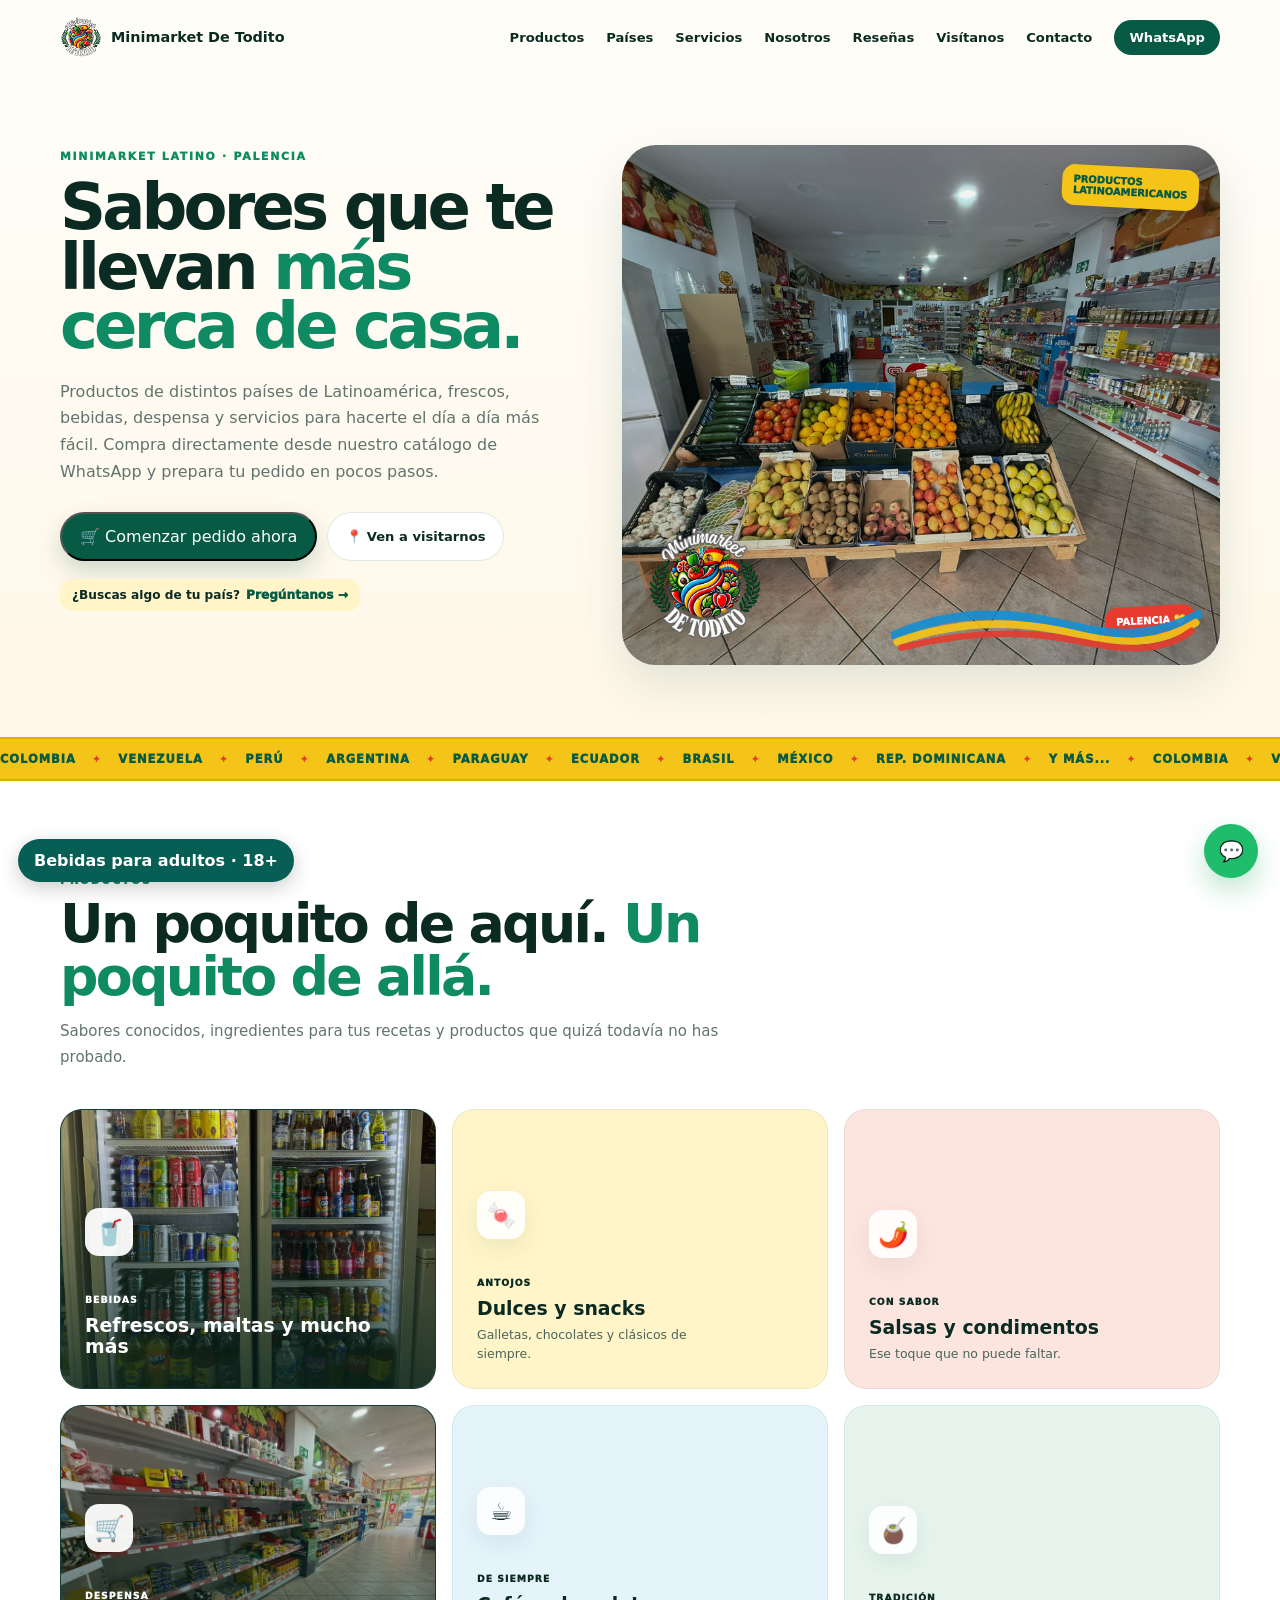
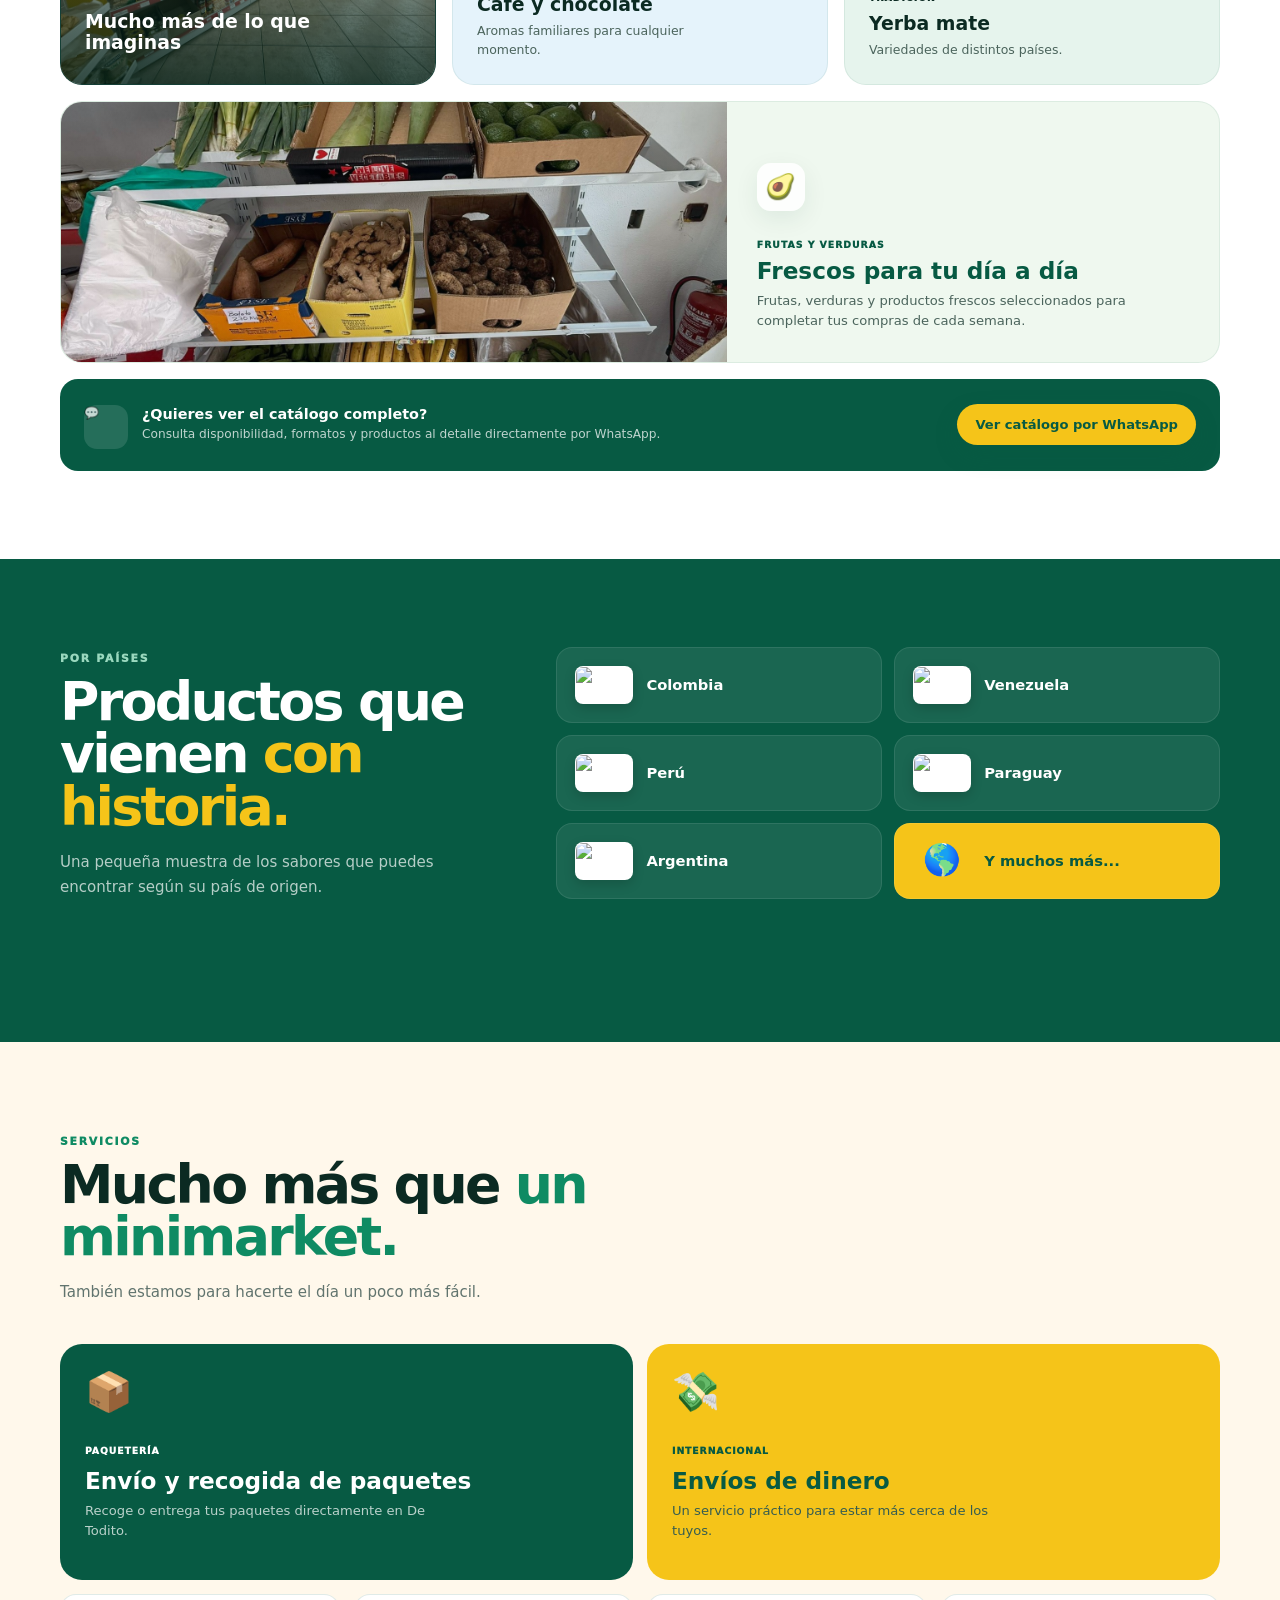
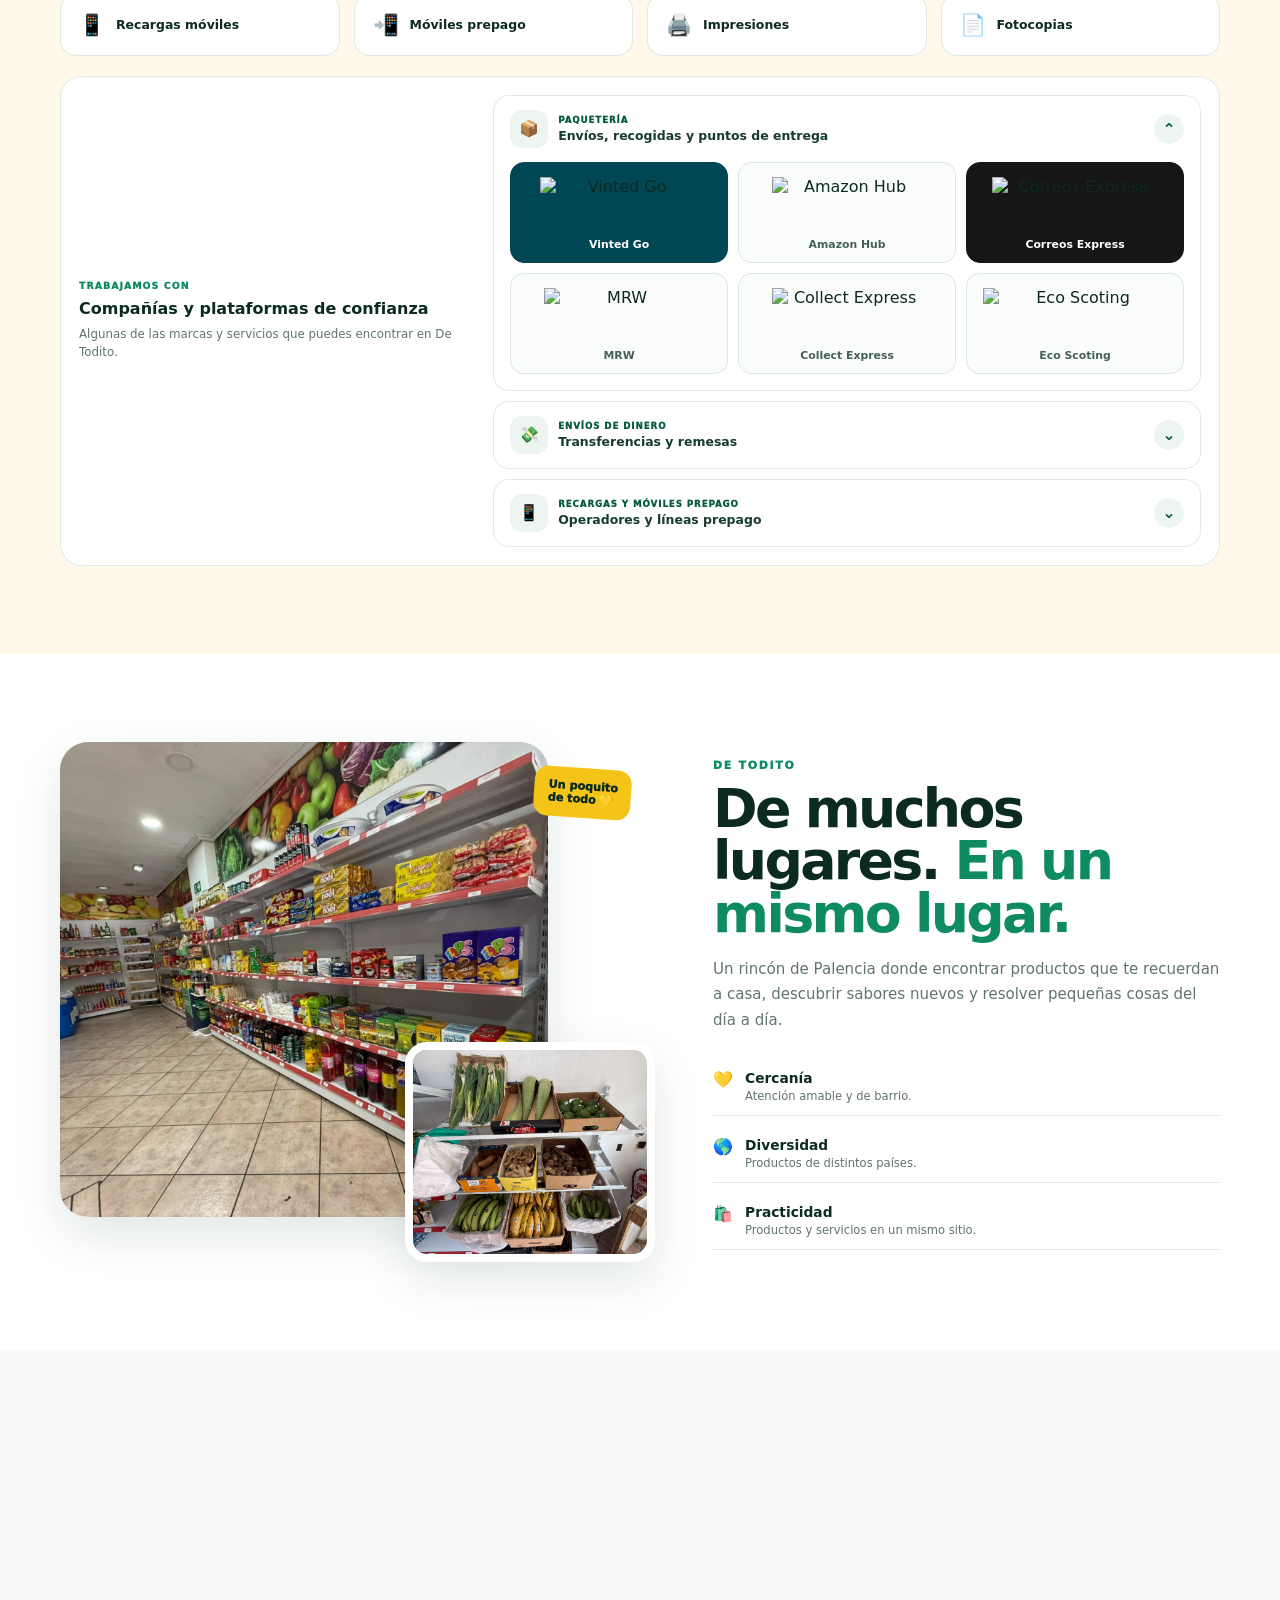
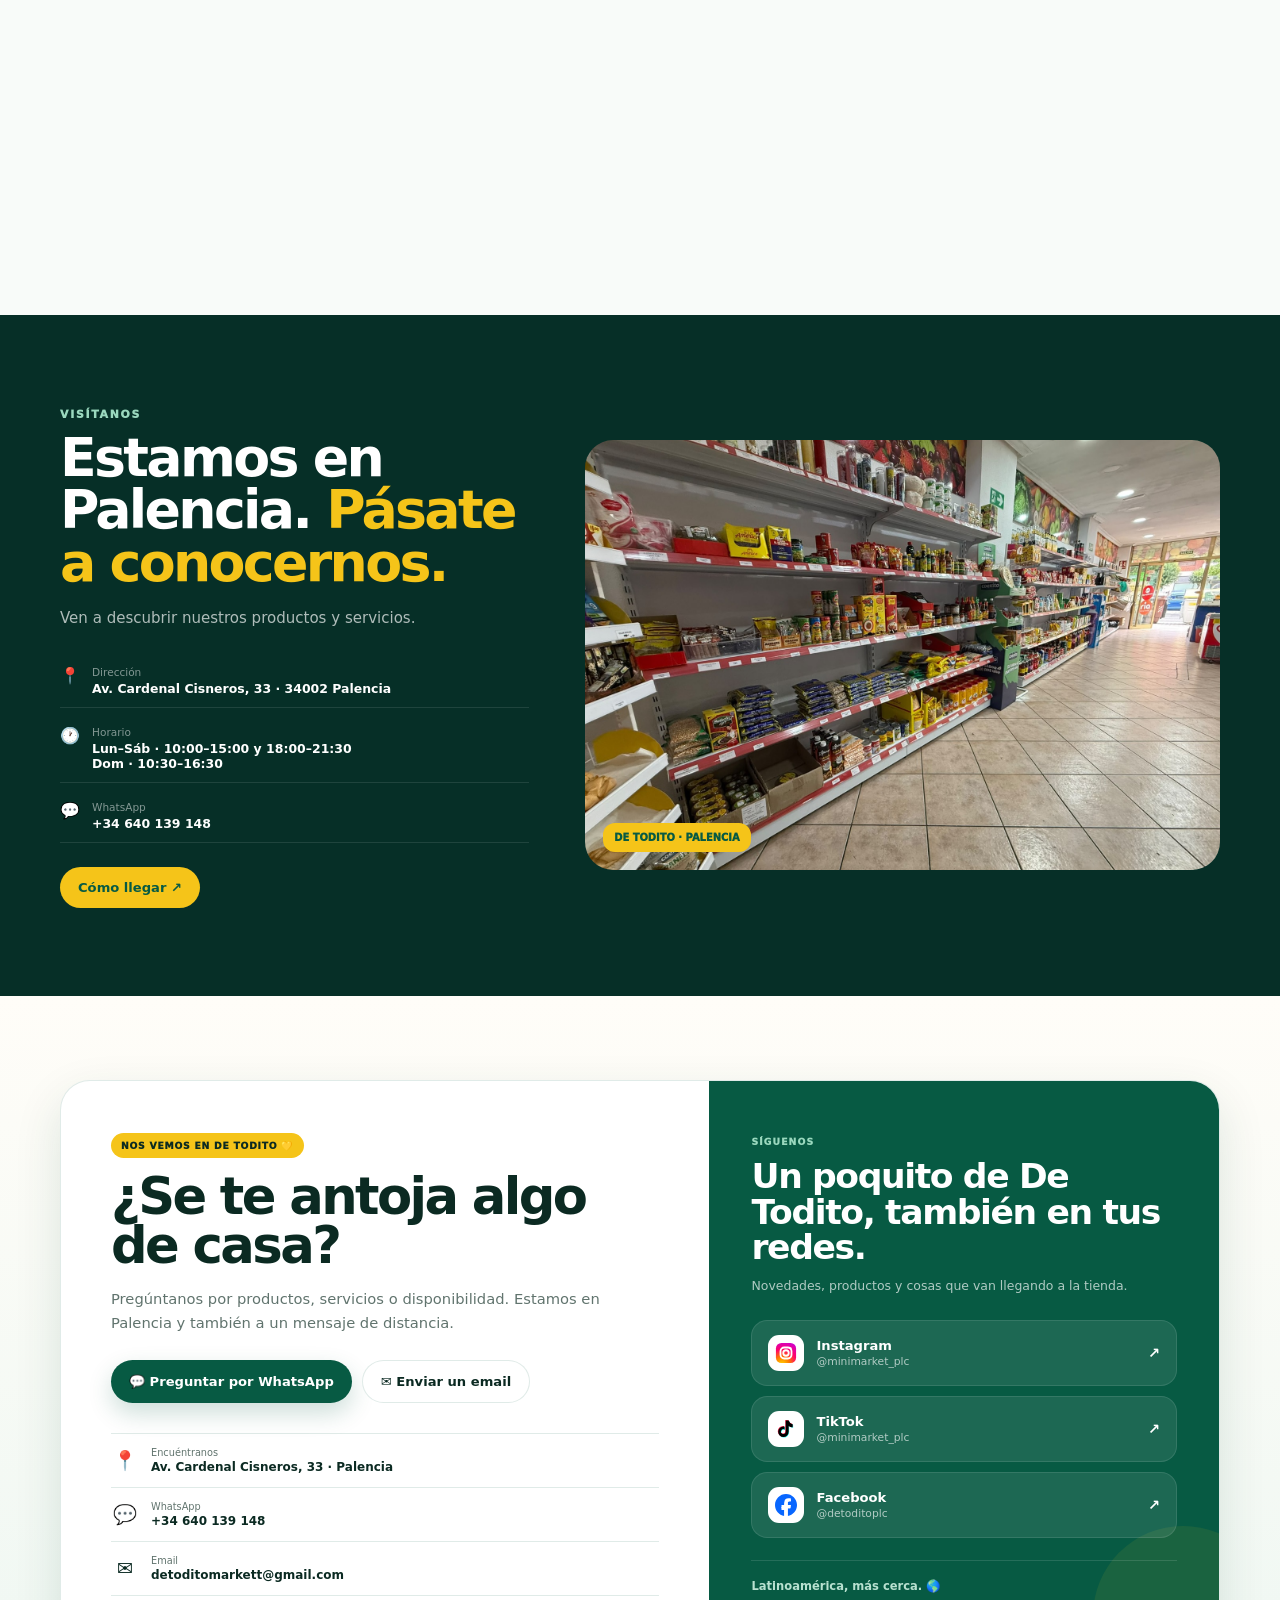
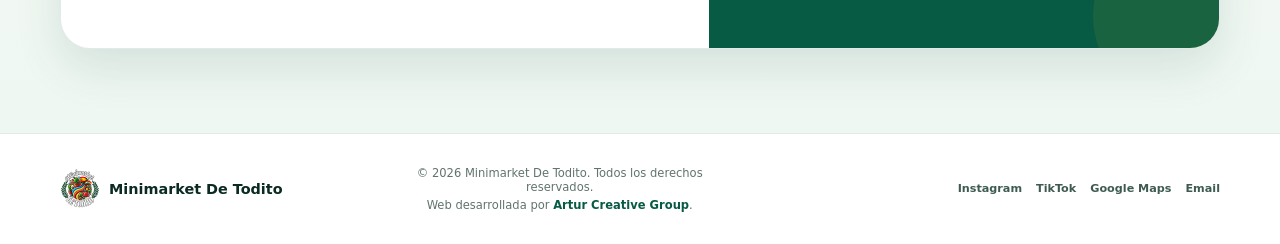
==== index.html @ 8b608a14 "update web" ====
<!doctype html>
<html lang="es">
<head>
<meta charset="utf-8">
<meta name="viewport" content="width=device-width,initial-scale=1">
<title>Minimarket De Todito Palencia | Productos latinos, locutorio y servicios</title>
<meta name="description" content="Minimarket De Todito en Palencia: productos latinoamericanos, bebidas, despensa, recargas móviles, paquetería, envíos de dinero, impresiones y fotocopias. Visítanos en Av. Cardenal Cisneros, 33.">
<meta name="keywords" content="Minimarket De Todito Palencia, minimarket latino Palencia, productos latinos Palencia, locutorio Palencia, productos colombianos Palencia, productos venezolanos Palencia, productos peruanos Palencia, recargas móviles Palencia, envíos de dinero Palencia, paquetería Palencia, impresiones Palencia, fotocopias Palencia">
<meta name="robots" content="index,follow,max-image-preview:large,max-snippet:-1,max-video-preview:-1">
<meta name="author" content="Minimarket De Todito">
<meta name="theme-color" content="#075a43">
<meta name="format-detection" content="telephone=yes">
<meta property="og:locale" content="es_ES">
<meta property="og:type" content="website">
<meta property="og:site_name" content="Minimarket De Todito">
<meta property="og:title" content="Minimarket De Todito Palencia | Productos latinos y servicios">
<meta property="og:description" content="Productos y sabores latinoamericanos en Palencia, además de recargas, paquetería, envíos de dinero, impresiones y fotocopias.">
<meta property="og:image" content="assets/hero-tienda.jpeg">
<meta property="og:image:alt" content="Interior de Minimarket De Todito en Palencia">
<meta name="twitter:card" content="summary_large_image">
<meta name="twitter:title" content="Minimarket De Todito Palencia">
<meta name="twitter:description" content="Productos latinoamericanos, locutorio y servicios en Av. Cardenal Cisneros, 33, Palencia.">
<meta name="twitter:image" content="assets/hero-tienda.jpeg">
<link rel="icon" type="image/png" href="https://upload.wikimedia.org/wikipedia/commons/2/27/Circulo_verde.png?utm_source=commons.wikimedia.org&amp;utm_campaign=index&amp;utm_content=original">
<link rel="apple-touch-icon" href="https://upload.wikimedia.org/wikipedia/commons/2/27/Circulo_verde.png?utm_source=commons.wikimedia.org&amp;utm_campaign=index&amp;utm_content=original">
<link rel="manifest" href="manifest.webmanifest">
<link rel="stylesheet" href="styles.css">
<script type="application/ld+json">
{
  "@context": "https://schema.org",
  "@type": ["GroceryStore", "LocalBusiness"],
  "name": "Minimarket De Todito",
  "alternateName": "De Todito",
  "description": "Minimarket latino en Palencia con productos latinoamericanos y servicios de recargas móviles, paquetería, envíos de dinero, impresiones y fotocopias.",
  "image": "assets/hero-tienda.jpeg",
  "logo": "assets/logo-detodito.png",
  "telephone": "+34640139148",
  "email": "detoditomarkett@gmail.com",
  "address": {
    "@type": "PostalAddress",
    "streetAddress": "Av. Cardenal Cisneros, 33",
    "postalCode": "34002",
    "addressLocality": "Palencia",
    "addressRegion": "Castilla y León",
    "addressCountry": "ES"
  },
  "sameAs": [
    "https://www.instagram.com/minimarket_plc/",
    "https://www.tiktok.com/@minimarket_plc"
  ],
  "hasMap": "https://www.google.com/maps/place//data=!4m2!3m1!1s0xd47b034642bf85f:0x26e5621a7fda36df?sa=X&ved=1t:8290&ictx=111",
  "openingHoursSpecification": [
    {
      "@type": "OpeningHoursSpecification",
      "dayOfWeek": ["Monday", "Tuesday", "Wednesday", "Thursday", "Friday", "Saturday"],
      "opens": "10:00",
      "closes": "15:00"
    },
    {
      "@type": "OpeningHoursSpecification",
      "dayOfWeek": ["Monday", "Tuesday", "Wednesday", "Thursday", "Friday", "Saturday"],
      "opens": "18:00",
      "closes": "21:30"
    },
    {
      "@type": "OpeningHoursSpecification",
      "dayOfWeek": "Sunday",
      "opens": "10:30",
      "closes": "16:30"
    }
  ],
  "knowsAbout": [
    "productos latinoamericanos",
    "productos colombianos",
    "productos venezolanos",
    "productos peruanos",
    "recargas móviles",
    "paquetería",
    "envíos de dinero",
    "impresiones",
    "fotocopias",
    "locutorio"
  ]
}
</script>
</head>
<body>
<div class="scroll-progress"></div>

<header class="site-header" id="inicio">
  <nav class="nav wrap">
    <a class="brand" href="#inicio"><img src="assets/logo-detodito.png" alt="Minimarket De Todito Palencia"><span>Minimarket De Todito</span></a>
    <button class="menu-toggle" aria-expanded="false" aria-controls="nav-links"><span></span><span></span></button>
    <div class="nav-links" id="nav-links">
      <a href="#productos">Productos</a>
      <a href="#paises">Países</a>
      <a href="#servicios">Servicios</a>
      <a href="#nosotros">Nosotros</a>
      <a href="#resenas">Reseñas</a>
      <a href="#visitanos">Visítanos</a>
      <a href="#contacto">Contacto</a>
      <a class="nav-cta" href="https://wa.me/34640139148" target="_blank" rel="noopener noreferrer">WhatsApp</a>
    </div>
  </nav>
</header>

<main>
<section class="hero">
  <div class="wrap hero-grid">
    <div class="hero-copy reveal">
      <span class="eyebrow">MINIMARKET LATINO · PALENCIA</span>
      <h1>Sabores que te llevan <em>más cerca de casa.</em></h1>
      <p class="lead">Productos de distintos países de Latinoamérica, frescos, bebidas, despensa y servicios para hacerte el día a día más fácil. Compra directamente desde nuestro catálogo de WhatsApp y prepara tu pedido en pocos pasos.</p>
      <div class="hero-actions">
        <button class="btn btn-primary" type="button" id="open-order-modal">🛒 Comenzar pedido ahora</button>
        <a class="btn btn-outline" href="https://share.google/S5Dqiwbwji9hctSRQ" target="_blank" rel="noopener noreferrer">📍 Ven a visitarnos</a>
      </div>
      <div class="small-note">¿Buscas algo de tu país? <a href="https://wa.me/34640139148" target="_blank" rel="noopener noreferrer">Pregúntanos →</a></div>
    </div>

    <div class="hero-photo reveal reveal-delay">
      <img src="assets/hero-tienda.jpeg" alt="Interior de Minimarket De Todito en Palencia con productos latinoamericanos">
      <div class="hero-photo-overlay"></div>
      <img class="hero-badge-logo" src="assets/logo-detodito.png" alt="">
      <div class="hero-badge badge-top">PRODUCTOS<br>LATINOAMERICANOS</div>
      <div class="hero-badge badge-bottom">PALENCIA 💛</div>
      <img class="brand-wave" src="assets/brand-wave.svg" alt="">
    </div>
  </div>
</section>

<section class="country-strip">
  <div class="country-track">
    <span>COLOMBIA</span><b>✦</b><span>VENEZUELA</span><b>✦</b><span>PERÚ</span><b>✦</b><span>ARGENTINA</span><b>✦</b><span>PARAGUAY</span><b>✦</b><span>ECUADOR</span><b>✦</b><span>BRASIL</span><b>✦</b><span>MÉXICO</span><b>✦</b><span>REP. DOMINICANA</span><b>✦</b><span>Y MÁS...</span><b>✦</b>
    <span>COLOMBIA</span><b>✦</b><span>VENEZUELA</span><b>✦</b><span>PERÚ</span><b>✦</b><span>ARGENTINA</span><b>✦</b><span>PARAGUAY</span><b>✦</b><span>ECUADOR</span><b>✦</b><span>BRASIL</span><b>✦</b><span>MÉXICO</span><b>✦</b><span>REP. DOMINICANA</span><b>✦</b><span>Y MÁS...</span><b>✦</b>
  </div>
</section>

<section class="section products" id="productos">
  <div class="wrap">
    <div class="section-heading reveal">
      <span class="kicker">PRODUCTOS</span>
      <h2>Un poquito de aquí. <em>Un poquito de allá.</em></h2>
      <p>Sabores conocidos, ingredientes para tus recetas y productos que quizá todavía no has probado.</p>
    </div>

    <div class="product-layout">
      <article class="category-card category-photo reveal">
        <img src="assets/neveras.jpeg" alt="Bebidas latinoamericanas disponibles en Minimarket De Todito Palencia">
        <div class="category-overlay"></div>
        <div class="category-copy"><span class="category-icon">🥤</span><small>BEBIDAS</small><h3>Refrescos, maltas y mucho más</h3></div>
      </article>

      <article class="category-card category-color yellow reveal">
        <div class="category-copy"><span class="category-icon">🍬</span><small>ANTOJOS</small><h3>Dulces y snacks</h3><p>Galletas, chocolates y clásicos de siempre.</p></div>
      </article>

      <article class="category-card category-color red reveal">
        <div class="category-copy"><span class="category-icon">🌶️</span><small>CON SABOR</small><h3>Salsas y condimentos</h3><p>Ese toque que no puede faltar.</p></div>
      </article>

      <article class="category-card category-photo reveal">
        <img src="assets/estanterias.jpeg" alt="Estanterías con productos latinoamericanos en Minimarket De Todito Palencia">
        <div class="category-overlay"></div>
        <div class="category-copy"><span class="category-icon">🛒</span><small>DESPENSA</small><h3>Mucho más de lo que imaginas</h3></div>
      </article>

      <article class="category-card category-color blue reveal">
        <div class="category-copy"><span class="category-icon">☕</span><small>DE SIEMPRE</small><h3>Café y chocolate</h3><p>Aromas familiares para cualquier momento.</p></div>
      </article>

      <article class="category-card category-color green reveal">
        <div class="category-copy"><span class="category-icon">🧉</span><small>TRADICIÓN</small><h3>Yerba mate</h3><p>Variedades de distintos países.</p></div>
      </article>
    </div>

    <article class="fresh-feature reveal">
      <div class="fresh-feature-photo">
        <img src="assets/frescos.jpeg" alt="Frutas y verduras frescas en Minimarket De Todito Palencia">
        <div class="fresh-feature-overlay"></div>
      </div>
      <div class="fresh-feature-copy">
        <span class="category-icon">🥑</span>
        <small>FRUTAS Y VERDURAS</small>
        <h3>Frescos para tu día a día</h3>
        <p>Frutas, verduras y productos frescos seleccionados para completar tus compras de cada semana.</p>
      </div>
    </article>

    <div class="catalog-whatsapp reveal">
      <div class="catalog-whatsapp-copy">
        <span class="catalog-whatsapp-icon">💬</span>
        <div>
          <strong>¿Quieres ver el catálogo completo?</strong>
          <span>Consulta disponibilidad, formatos y productos al detalle directamente por WhatsApp.</span>
        </div>
      </div>
      <a class="btn btn-primary" href="https://wa.me/c/34640139148" target="_blank" rel="noopener noreferrer">Ver catálogo por WhatsApp</a>
    </div>
</section>

<section class="countries" id="paises">
  <div class="wrap countries-grid">
    <div class="section-heading light reveal">
      <span class="kicker">POR PAÍSES</span>
      <h2>Productos que vienen <em>con historia.</em></h2>
      <p>Una pequeña muestra de los sabores que puedes encontrar según su país de origen.</p>
    </div>

    <div class="country-list">
      <article class="country-item reveal"><span class="flag-frame"><img src="https://thumb.wikimedia.org/wikipedia/commons/thumb/2/21/Flag_of_Colombia.svg/3840px-Flag_of_Colombia.svg.png?utm_source=an.wikipedia.org&amp;utm_campaign=index&amp;utm_content=thumbnail" alt="Bandera de Colombia" loading="lazy"></span><div><strong>Colombia</strong></div></article>
      <article class="country-item reveal"><span class="flag-frame"><img src="https://thumb.wikimedia.org/wikipedia/commons/thumb/0/06/Flag_of_Venezuela.svg/1280px-Flag_of_Venezuela.svg.png?utm_source=es.wikipedia.org&amp;utm_campaign=index&amp;utm_content=thumbnail" alt="Bandera de Venezuela" loading="lazy"></span><div><strong>Venezuela</strong></div></article>
      <article class="country-item reveal"><span class="flag-frame"><img src="https://www.comprarbanderas.es/images/banderas/400/143-peru_400px.jpg" alt="Bandera de Perú" loading="lazy"></span><div><strong>Perú</strong></div></article>
      <article class="country-item reveal"><span class="flag-frame"><img src="https://upload.wikimedia.org/wikipedia/commons/2/27/Flag_of_Paraguay.svg?utm_source=es.wikipedia.org&amp;utm_campaign=index&amp;utm_content=original" alt="Bandera de Paraguay" loading="lazy"></span><div><strong>Paraguay</strong></div></article>
      <article class="country-item reveal"><span class="flag-frame"><img src="https://thumb.wikimedia.org/wikipedia/commons/thumb/1/1a/Flag_of_Argentina.svg/1280px-Flag_of_Argentina.svg.png?utm_source=es.wikipedia.org&amp;utm_campaign=index&amp;utm_content=thumbnail" alt="Bandera de Argentina" loading="lazy"></span><div><strong>Argentina</strong></div></article>
      <article class="country-item special reveal"><span class="more-countries-icon">🌎</span><div><strong>Y muchos más...</strong></div></article>
    </div>
  </div>
</section>

<section class="section services" id="servicios">
  <div class="wrap">
    <div class="section-heading reveal">
      <span class="kicker">SERVICIOS</span>
      <h2>Mucho más que <em>un minimarket.</em></h2>
      <p>También estamos para hacerte el día un poco más fácil.</p>
    </div>

    <div class="services-grid">
      <article class="service-main green-card reveal"><span class="service-icon">📦</span><small>PAQUETERÍA</small><h3>Envío y recogida de paquetes</h3><p>Recoge o entrega tus paquetes directamente en De Todito.</p></article>
      <article class="service-main yellow-card reveal"><span class="service-icon">💸</span><small>INTERNACIONAL</small><h3>Envíos de dinero</h3><p>Un servicio práctico para estar más cerca de los tuyos.</p></article>
      <article class="service-small reveal"><span>📱</span><strong>Recargas móviles</strong></article>
      <article class="service-small reveal"><span>📲</span><strong>Móviles prepago</strong></article>
      <article class="service-small reveal"><span>🖨️</span><strong>Impresiones</strong></article>
      <article class="service-small reveal"><span>📄</span><strong>Fotocopias</strong></article>
    </div>

    <div class="service-partners reveal" aria-label="Empresas colaboradoras">
      <div class="partner-heading">
        <small>TRABAJAMOS CON</small>
        <strong>Compañías y plataformas de confianza</strong>
        <span>Algunas de las marcas y servicios que puedes encontrar en De Todito.</span>
      </div>
      <div class="partner-logos partner-logos-accordion">

        <details class="partner-accordion" open>
          <summary class="partner-accordion-summary">
            <div class="partner-group-head">
              <span class="partner-group-icon">📦</span>
              <div><small>PAQUETERÍA</small><strong>Envíos, recogidas y puntos de entrega</strong></div>
            </div>
            <span class="partner-accordion-chevron" aria-hidden="true">⌄</span>
          </summary>
          <div class="partner-accordion-content">
            <div class="partner-group-grid">
              <div class="partner-logo-slot partner-logo-vintedgo"><img src="https://vintedgo.com/assets/logo.svg" alt="Vinted Go" loading="lazy"><strong>Vinted Go</strong></div>
              <div class="partner-logo-slot"><img src="https://d3bnq9gp3lly1l.cloudfront.net/imgs/hub_logo_new.png" alt="Amazon Hub" loading="lazy"><strong>Amazon Hub</strong></div>
              <div class="partner-logo-slot partner-logo-dark"><img src="https://clientes.correosexpress.com/chx-blank-theme/images/logo_correos_express.png" alt="Correos Express" loading="lazy"><strong>Correos Express</strong></div>
              <div class="partner-logo-slot"><img src="https://upload.wikimedia.org/wikipedia/commons/5/53/MRW-Logo.png?utm_source=ca.wikipedia.org&amp;utm_campaign=index&amp;utm_content=original" alt="MRW" loading="lazy"><strong>MRW</strong></div>
              <div class="partner-logo-slot"><img src="https://cdn-ukwest.onetrust.com/logos/8e78c1f3-f629-4fe6-9611-4811cb708b15/0199c9d0-6c9d-72f6-8141-cb7fad14a205/1f74ab77-96d3-4f1f-9c13-eb53e1ead3d6/logo_ctt_express_svg_(002).png" alt="Collect Express" loading="lazy"><strong>Collect Express</strong></div>
              <div class="partner-logo-slot partner-logo-eco"><img src="https://s3-eu-west-1.amazonaws.com/tpd/logos/60ad0a03ec067a0001e80f2a/0x0.png" alt="Eco Scoting" loading="lazy"><strong>Eco Scoting</strong></div>
            </div>
          </div>
        </details>

        <details class="partner-accordion">
          <summary class="partner-accordion-summary">
            <div class="partner-group-head">
              <span class="partner-group-icon">💸</span>
              <div><small>ENVÍOS DE DINERO</small><strong>Transferencias y remesas</strong></div>
            </div>
            <span class="partner-accordion-chevron" aria-hidden="true">⌄</span>
          </summary>
          <div class="partner-accordion-content">
            <div class="partner-group-grid">
              <div class="partner-logo-slot"><img src="https://upload.wikimedia.org/wikipedia/commons/1/1e/Ria_Main_Logo_Descriptor_Color_RGB.png?utm_source=es.wikipedia.org&amp;utm_campaign=index&amp;utm_content=original" alt="Ria Money Transfer" loading="lazy"><strong>Ria</strong></div>
              <div class="partner-logo-slot"><img src="https://upload.wikimedia.org/wikipedia/commons/e/e5/WesternUnion_HorizontalLockup_YellowBlack_%281%29.png?utm_source=it.wikipedia.org&amp;utm_campaign=index&amp;utm_content=original" alt="Western Union" loading="lazy"><strong>Western Union</strong></div>
              <div class="partner-logo-slot"><img src="https://thumb.wikimedia.org/wikipedia/commons/thumb/5/50/MoneyGram_Logo.svg/1280px-MoneyGram_Logo.svg.png?utm_source=es.wikipedia.org&amp;utm_campaign=index&amp;utm_content=thumbnail" alt="MoneyGram" loading="lazy"><strong>MoneyGram</strong></div>
            </div>
          </div>
        </details>

        <details class="partner-accordion">
          <summary class="partner-accordion-summary">
            <div class="partner-group-head">
              <span class="partner-group-icon">📱</span>
              <div><small>RECARGAS Y MÓVILES PREPAGO</small><strong>Operadores y líneas prepago</strong></div>
            </div>
            <span class="partner-accordion-chevron" aria-hidden="true">⌄</span>
          </summary>
          <div class="partner-accordion-content">
            <div class="partner-group-grid">
              <div class="partner-logo-slot"><img src="https://upload.wikimedia.org/wikipedia/commons/9/95/Vodafone_logo_2017.png?utm_source=es.wikipedia.org&amp;utm_campaign=index&amp;utm_content=original" alt="Vodafone" loading="lazy"><strong>Vodafone</strong></div>
              <div class="partner-logo-slot"><img src="https://innicia.org/wp-content/uploads/2023/11/LOGOS-RED-INNICIA-WEB-400-%C3%97-291-px-28.png" alt="MásMóvil" loading="lazy"><strong>MásMóvil</strong></div>
              <div class="partner-logo-slot"><img src="https://upload.wikimedia.org/wikipedia/commons/1/1d/Digi_Logo.png?utm_source=es.wikipedia.org&amp;utm_campaign=index&amp;utm_content=original" alt="Digi" loading="lazy"><strong>Digi</strong></div>
              <div class="partner-logo-slot"><img src="https://thumb.wikimedia.org/wikipedia/commons/thumb/c/c8/Orange_logo.svg/330px-Orange_logo.svg.png?utm_source=es.wikipedia.org&amp;utm_campaign=index&amp;utm_content=thumbnail" alt="Orange" loading="lazy"><strong>Orange</strong></div>
              <div class="partner-logo-slot"><img src="https://recharge-prd.asset.akeneo.cloud/product_assets/media/recharge_com_llamaya_product_card.png" alt="Llamaya" loading="lazy"><strong>Llamaya</strong></div>
              <div class="partner-logo-slot"><img src="https://upload.wikimedia.org/wikipedia/commons/8/8e/Logo_Lebara.png?utm_source=es.wikipedia.org&amp;utm_campaign=index&amp;utm_content=original" alt="Lebara" loading="lazy"><strong>Lebara</strong></div>
            </div>
          </div>
        </details>

      </div>
    </div>
  </div>
</section>

<section class="section story" id="nosotros">
  <div class="wrap story-grid">
    <div class="story-gallery reveal">
      <img class="story-main" src="assets/pasillo.jpeg" alt="Pasillo interior de Minimarket De Todito Palencia">
      <img class="story-small" src="assets/frescos.jpeg" alt="Productos frescos en Minimarket De Todito Palencia">
      <div class="story-sticker">Un poquito<br>de todo 💛</div>
    </div>

    <div class="story-copy reveal">
      <span class="kicker">DE TODITO</span>
      <h2>De muchos lugares. <em>En un mismo lugar.</em></h2>
      <p>Un rincón de Palencia donde encontrar productos que te recuerdan a casa, descubrir sabores nuevos y resolver pequeñas cosas del día a día.</p>
      <div class="story-list">
        <div><span>💛</span><div><strong>Cercanía</strong><small>Atención amable y de barrio.</small></div></div>
        <div><span>🌎</span><div><strong>Diversidad</strong><small>Productos de distintos países.</small></div></div>
        <div><span>🛍️</span><div><strong>Practicidad</strong><small>Productos y servicios en un mismo sitio.</small></div></div>
      </div>
    </div>
  </div>
</section>

<section class="section reviews" id="resenas">
  <div class="wrap">
    <div class="section-heading reveal">
      <span class="kicker">RESEÑAS</span>
      <h2>Lo que dicen quienes <em>ya nos visitan.</em></h2>
    </div>
    <div class="reviews-grid">
      <article class="review reveal">
        <div class="stars">★★★★★</div>
        <blockquote>“Muy buen servicio el que llegó a este sector. Buenos productos y atención.”</blockquote>
        <span>Reseña de cliente · Google</span>
      </article>
      <article class="review reveal">
        <div class="stars">★★★★★</div>
        <blockquote>“Buen lugar en Palencia para conseguir productos de Latinoamérica. Tienen gran variedad.”</blockquote>
        <span>Reseña de cliente · Google</span>
      </article>
      <article class="review review-cta reveal"><span class="google">G</span><h3>¿Ya has pasado por De Todito?</h3><p>Tu experiencia también cuenta. 💛</p><a href="https://g.page/r/Cd822n8aYuUmEBM/review" target="_blank" rel="noopener noreferrer">Cuéntanos tu experiencia →</a></article>
    </div>
  </div>
</section>

<section class="visit" id="visitanos">
  <div class="wrap visit-grid">
    <div class="visit-copy reveal">
      <span class="kicker">VISÍTANOS</span>
      <h2>Estamos en Palencia. <em>Pásate a conocernos.</em></h2>
      <p>Ven a descubrir nuestros productos y servicios.</p>
      <div class="visit-info">
        <div><span>📍</span><div><small>Dirección</small><strong>Av. Cardenal Cisneros, 33 · 34002 Palencia</strong></div></div>
        <div><span>🕐</span><div><small>Horario</small><strong>Lun–Sáb · 10:00–15:00 y 18:00–21:30<br>Dom · 10:30–16:30</strong></div></div>
        <div><span>💬</span><div><small>WhatsApp</small><strong>+34 640 139 148</strong></div></div>
      </div>
      <a class="btn btn-yellow" href="https://www.google.com/maps/place//data=!4m2!3m1!1s0xd47b034642bf85f:0x26e5621a7fda36df?sa=X&ved=1t:8290&ictx=111" target="_blank" rel="noopener noreferrer">Cómo llegar ↗</a>
    </div>

    <div class="visit-photo reveal">
      <img src="assets/estanterias.jpeg" alt="Interior de Minimarket De Todito en Palencia">
      <div class="visit-badge">DE TODITO · PALENCIA</div>
    </div>
  </div>
</section>

<section class="meet-contact" id="contacto">
  <div class="wrap meet-contact-card reveal">
    <div class="meet-main">
      <span class="mini-tag">NOS VEMOS EN DE TODITO 💛</span>
      <h2>¿Se te antoja algo de casa?</h2>
      <p>Pregúntanos por productos, servicios o disponibilidad. Estamos en Palencia y también a un mensaje de distancia.</p>
      <div class="meet-actions">
        <a class="btn btn-primary" href="https://wa.me/34640139148" target="_blank" rel="noopener noreferrer">💬 Preguntar por WhatsApp</a>
        <a class="btn btn-outline" href="mailto:detoditomarkett@gmail.com">✉️ Enviar un email</a>
      </div>
      <div class="meet-contact-details">
        <a href="https://share.google/S5Dqiwbwji9hctSRQ" target="_blank" rel="noopener noreferrer"><span>📍</span><div><small>Encuéntranos</small><strong>Av. Cardenal Cisneros, 33 · Palencia</strong></div></a>
        <a href="https://wa.me/34640139148" target="_blank" rel="noopener noreferrer"><span>💬</span><div><small>WhatsApp</small><strong>+34 640 139 148</strong></div></a>
        <a href="mailto:detoditomarkett@gmail.com"><span>✉️</span><div><small>Email</small><strong>detoditomarkett@gmail.com</strong></div></a>
      </div>
    </div>

    <div class="meet-social">
      <span class="social-label">SÍGUENOS</span>
      <h3>Un poquito de De Todito, también en tus redes.</h3>
      <p>Novedades, productos y cosas que van llegando a la tienda.</p>
      <div class="social-links">
        <a class="social-link instagram" href="https://www.instagram.com/minimarket_plc/" target="_blank" rel="noopener noreferrer"><span><svg aria-hidden="true" viewBox="0 0 24 24" width="22" height="22" xmlns="http://www.w3.org/2000/svg"><defs><radialGradient id="igGrad" cx="30%" cy="107%" r="150%"><stop offset="0%" stop-color="#ffd600"/><stop offset="25%" stop-color="#ff7a00"/><stop offset="50%" stop-color="#ff0169"/><stop offset="75%" stop-color="#d300c5"/><stop offset="100%" stop-color="#7638fa"/></radialGradient></defs><rect x="1" y="1" width="22" height="22" rx="6" fill="url(#igGrad)"/><rect x="6" y="6" width="12" height="12" rx="4" fill="none" stroke="#fff" stroke-width="2"/><circle cx="12" cy="12" r="3" fill="none" stroke="#fff" stroke-width="2"/><circle cx="17" cy="7" r="1.2" fill="#fff"/></svg></span><div><strong>Instagram</strong><small>@minimarket_plc</small></div><b>↗</b></a>
        <a class="social-link tiktok" href="https://www.tiktok.com/@minimarket_plc" target="_blank" rel="noopener noreferrer"><span><svg aria-hidden="true" viewBox="0 0 24 24" width="22" height="22" xmlns="http://www.w3.org/2000/svg"><path fill="#25F4EE" d="M15.5 3.2c.7 2.2 2.1 3.6 4.3 4.2v3.1c-1.7 0-3.2-.5-4.4-1.4v6.4a5.7 5.7 0 11-5.7-5.7c.4 0 .8 0 1.2.1v3.2a2.6 2.6 0 10 1.3 2.3V3.2h3.3z"/><path fill="#FE2C55" d="M14.5 2.2c.7 2.2 2.1 3.6 4.3 4.2v3.1c-1.7 0-3.2-.5-4.4-1.4v6.4a5.7 5.7 0 11-5.7-5.7c.4 0 .8 0 1.2.1v3.2a2.6 2.6 0 10 1.3 2.3V2.2h3.3z"/><path fill="#000" d="M15 2.7c.7 2.2 2.1 3.6 4.3 4.2V10c-1.7 0-3.2-.5-4.4-1.4V15a5.7 5.7 0 11-5.7-5.7c.4 0 .8 0 1.2.1v3.2a2.6 2.6 0 10 1.3 2.3V2.7H15z"/></svg></span><div><strong>TikTok</strong><small>@minimarket_plc</small></div><b>↗</b></a>
<a aria-label="Facebook" class="social-link Facebook" href="https://www.facebook.com/detoditoplc" target="_blank" rel="noopener noreferrer"><span><svg aria-hidden="true" viewBox="0 0 24 24" width="22" height="22" xmlns="http://www.w3.org/2000/svg"><path fill="#0866FF" d="M24 12.073C24 5.405 18.627 0 12 0S0 5.405 0 12.073C0 18.1 4.388 23.094 10.125 24v-8.437H7.078v-3.49h3.047V9.413c0-3.025 1.792-4.697 4.533-4.697 1.313 0 2.686.236 2.686.236v2.974h-1.513c-1.49 0-1.956.931-1.956 1.887v2.26h3.328l-.532 3.49h-2.796V24C19.612 23.094 24 18.1 24 12.073Z"/><path fill="#fff" d="M16.671 15.563l.532-3.49h-3.328v-2.26c0-.956.466-1.887 1.956-1.887h1.513V6.952s-1.373-.236-2.686-.236c-2.741 0-4.533 1.672-4.533 4.697v2.66H7.078v3.49h3.047V24a12.18 12.18 0 003.75 0v-8.437h2.796Z"/></svg></span><div><strong>Facebook</strong><small>@detoditoplc</small></div><b>↗</b></a>
      </div>
      <div class="meet-social-note">Latinoamérica, más cerca. 🌎</div>
    </div>
  </div>
</section>
</main>

<footer>
  <div class="wrap footer-grid">
    <a class="brand footer-brand" href="#inicio"><img src="assets/logo-detodito.png" alt="Minimarket De Todito Palencia"><span>Minimarket De Todito</span></a>
    <div class="footer-legal">
      <p>© 2026 Minimarket De Todito. Todos los derechos reservados.</p>
      <p>Web desarrollada por <a class="developer-link" href="https://arturcreativegroup.github.io/web/" target="_blank" rel="noopener noreferrer"><strong>Artur Creative Group</strong></a>.</p>
    </div>
    <div class="footer-links"><a href="https://www.instagram.com/minimarket_plc/" target="_blank" rel="noopener noreferrer">Instagram</a><a href="https://www.tiktok.com/@minimarket_plc" target="_blank" rel="noopener noreferrer">TikTok</a><a href="https://share.google/S5Dqiwbwji9hctSRQ" target="_blank" rel="noopener noreferrer">Google Maps</a><a href="mailto:detoditomarkett@gmail.com">Email</a></div>
  </div>
</footer>

<a class="floating-whatsapp" href="https://wa.me/34640139148" target="_blank" rel="noopener noreferrer" aria-label="Contactar por WhatsApp">💬</a>
<div class="order-modal" id="order-modal" aria-hidden="true" role="dialog" aria-modal="true" aria-labelledby="order-modal-title">
  <div class="order-modal-backdrop" data-close-order-modal></div>
  <div class="order-modal-card" role="document">
    <button class="order-modal-close" type="button" aria-label="Cerrar" data-close-order-modal>×</button>
    <div class="order-modal-icon">🛒</div>
    <span class="kicker">PEDIDO POR WHATSAPP</span>
    <h2 id="order-modal-title">Haz tu pedido en pocos pasos</h2>
    <p>En nuestro catálogo de WhatsApp puedes explorar todos los productos disponibles, añadirlos al carrito y enviarnos tu pedido directamente.</p>
    <div class="order-steps">
      <div><span>1</span><p><strong>Explora el catálogo</strong><br>Consulta productos, formatos y disponibilidad.</p></div>
      <div><span>2</span><p><strong>Añade al carrito</strong><br>Selecciona lo que necesitas y prepara tu pedido.</p></div>
      <div><span>3</span><p><strong>Envíanos el pedido</strong><br>Lo recibimos por WhatsApp y confirmamos contigo los detalles.</p></div>
    </div>
    <p class="order-modal-note">La compra se completa contigo por WhatsApp. Puedes acordar recogida en tienda o la entrega disponible.</p>
    <a class="btn btn-primary order-modal-cta" href="https://wa.me/c/34640139148" target="_blank" rel="noopener noreferrer">Comenzar a pedir</a>
  </div>
</div>

  <script src="script.js"></script>

<!-- V16: acceso al catálogo de bebidas para adultos -->
<div style="position:fixed;left:18px;bottom:18px;z-index:15"><a href="bebidas-adultos.html" style="display:inline-block;background:#075e54;color:#fff;padding:12px 16px;border-radius:999px;text-decoration:none;font-weight:700;box-shadow:0 6px 20px #0003">Bebidas para adultos · 18+</a></div>
</body>
</html>
---- styles.css ----
:root{
  --green:#075a43;
  --green2:#0f8b63;
  --greenSoft:#e6f4ed;
  --yellow:#f5c419;
  --yellowSoft:#fff5c8;
  --red:#e63b2e;
  --redSoft:#fde5df;
  --blue:#168fd2;
  --blueSoft:#e5f3fb;
  --ink:#0b2a22;
  --muted:#61746e;
  --paper:#fffdf8;
  --white:#fff;
  --line:rgba(7,90,67,.12);
  --shadow:0 18px 48px rgba(7,67,52,.12);
}
*{box-sizing:border-box}
html{scroll-behavior:smooth}
body{margin:0;background:var(--paper);color:var(--ink);font-family:Inter,ui-sans-serif,system-ui,-apple-system,BlinkMacSystemFont,"Segoe UI",sans-serif;overflow-x:hidden}
a{text-decoration:none;color:inherit}
img{max-width:100%;display:block}
.wrap{width:min(1160px,calc(100% - 40px));margin:auto}
.section{padding:88px 0}
.scroll-progress{position:fixed;top:0;left:0;height:3px;width:0;background:linear-gradient(90deg,var(--blue),var(--yellow),var(--red));z-index:999}

.site-header{position:sticky;top:0;z-index:100;background:rgba(255,253,248,.88);backdrop-filter:blur(16px);border-bottom:1px solid transparent;transition:.3s}
.site-header.scrolled{border-color:var(--line);box-shadow:0 8px 24px rgba(7,67,52,.05)}
.nav{height:74px;display:flex;align-items:center;justify-content:space-between}
.brand{display:flex;align-items:center;gap:9px;font-weight:900;font-size:.9rem}
.brand img{width:42px;height:42px;object-fit:contain}
.nav-links{display:flex;align-items:center;gap:22px;font-size:.82rem;font-weight:800}
.nav-links a:not(.nav-cta){position:relative}
.nav-links a:not(.nav-cta)::after{content:"";position:absolute;left:0;bottom:-6px;height:2px;width:0;background:var(--yellow);transition:.25s}
.nav-links a:hover::after{width:100%}
.nav-cta{background:var(--green);color:white;padding:10px 15px;border-radius:999px}
.menu-toggle{display:none;background:none;border:0}.menu-toggle span{display:block;width:24px;height:2px;background:var(--ink);margin:6px}

.hero{padding:70px 0 72px;background:linear-gradient(180deg,#fffdf8 0%,#fff8e9 100%);position:relative}
.hero-grid{display:grid;grid-template-columns:.92fr 1.08fr;gap:52px;align-items:start}
.eyebrow,.kicker{font-size:.68rem;letter-spacing:.16em;font-weight:950;color:var(--green2)}
h1,h2,h3,p{margin-top:0}
h1{font-size:clamp(2.9rem,5vw,5.6rem);line-height:.93;letter-spacing:-.06em;margin:14px 0 22px}
h1 em,h2 em{font-style:normal;color:var(--green2)}
.lead{font-size:1rem;line-height:1.68;color:var(--muted);max-width:610px}
.hero-actions{display:flex;flex-wrap:wrap;gap:10px;margin-top:26px}
.btn{display:inline-flex;align-items:center;justify-content:center;padding:13px 18px;border-radius:999px;font-size:.82rem;font-weight:900;transition:.25s}
.btn:hover{transform:translateY(-2px)}
.btn-primary{background:var(--green);color:white;box-shadow:0 10px 24px rgba(7,90,67,.2)}
.btn-outline{background:white;border:1px solid var(--line)}
.btn-yellow{background:var(--yellow);color:var(--green)}
.small-note{display:inline-flex;gap:6px;flex-wrap:wrap;margin-top:18px;padding:9px 12px;border-radius:12px;background:var(--yellowSoft);font-size:.76rem;font-weight:800}
.small-note a{color:var(--green);font-weight:950}

.hero-photo{height:520px;border-radius:34px;overflow:hidden;position:relative;box-shadow:var(--shadow);background:#ddd}
.hero-photo>img:first-child{width:100%;height:100%;object-fit:cover;object-position:center 43%;transition:transform .8s ease}
.hero-photo:hover>img:first-child{transform:scale(1.025)}
.hero-photo-overlay{position:absolute;inset:0;background:linear-gradient(180deg,rgba(3,39,29,.03),rgba(3,39,29,.26))}
.hero-badge-logo{position:absolute;left:24px;bottom:24px;width:118px;filter:drop-shadow(0 12px 18px rgba(0,0,0,.18))}
.hero-badge{position:absolute;padding:9px 11px;border-radius:13px;font-size:.62rem;font-weight:950;line-height:1.15;box-shadow:0 8px 18px rgba(0,0,0,.13)}
.badge-top{top:22px;right:22px;background:var(--yellow);color:var(--green);transform:rotate(3deg)}
.badge-bottom{right:24px;bottom:30px;background:var(--red);color:white;transform:rotate(-3deg)}
.brand-wave{position:absolute;width:52%;right:18px;bottom:4px;opacity:.9}

.country-strip{overflow:hidden;background:var(--yellow);border-block:2px solid #ddb000}
.country-track{display:inline-flex;align-items:center;gap:16px;white-space:nowrap;padding:13px 0;font-size:.72rem;font-weight:950;letter-spacing:.08em;color:var(--green);animation:marquee 28s linear infinite}
.country-track b{color:var(--red)}
@keyframes marquee{to{transform:translateX(-50%)}}

.section-heading{max-width:690px;margin-bottom:38px}
.section-heading h2,.story-copy h2,.visit-copy h2{font-size:clamp(2.2rem,4.2vw,4.5rem);line-height:.98;letter-spacing:-.05em;margin:10px 0 16px}
.section-heading p,.story-copy>p,.visit-copy>p{font-size:.94rem;line-height:1.7;color:var(--muted)}

.products{background:#fff}
.product-layout{display:grid;grid-template-columns:repeat(3,1fr);gap:16px}
.category-card{min-height:280px;border-radius:22px;overflow:hidden;position:relative;border:1px solid rgba(7,90,67,.08);transition:.28s;display:flex}
.category-card:hover{transform:translateY(-5px);box-shadow:var(--shadow)}
.category-photo{color:white;background:#173d35}
.category-photo img{position:absolute;inset:0;width:100%;height:100%;object-fit:cover;transition:transform .5s}
.category-photo:hover img{transform:scale(1.035)}
.category-overlay{position:absolute;inset:0;background:linear-gradient(180deg,rgba(4,35,27,.08) 12%,rgba(4,35,27,.78) 100%)}
.category-color{padding:24px}
.category-color.yellow{background:var(--yellowSoft)}
.category-color.red{background:var(--redSoft)}
.category-color.blue{background:var(--blueSoft)}
.category-color.green{background:var(--greenSoft)}
.category-copy{position:relative;z-index:2;margin-top:auto;width:100%}
.category-icon{width:48px;height:48px;border-radius:14px;display:grid;place-items:center;font-size:1.55rem;margin-bottom:32px;background:rgba(255,255,255,.88);box-shadow:0 8px 24px rgba(7,67,52,.08)}
.category-photo .category-icon{background:rgba(255,255,255,.94)}
.category-copy small{font-size:.58rem;font-weight:950;letter-spacing:.11em}
.category-copy h3{font-size:1.18rem;line-height:1.1;margin:8px 0 7px}
.category-copy p{font-size:.78rem;line-height:1.5;color:#4b645c;max-width:250px;margin-bottom:0}
.category-photo .category-copy{padding:24px}
.category-photo .category-copy p{color:rgba(255,255,255,.78)}
.product-cta{margin-top:22px;padding:20px 24px;border:1px dashed rgba(7,90,67,.25);border-radius:18px;display:flex;align-items:center;justify-content:space-between;gap:20px}
.product-cta strong,.product-cta span{display:block}
.product-cta strong{font-size:.86rem}
.product-cta span{font-size:.76rem;color:var(--muted);margin-top:3px}
.product-cta a{font-size:.78rem;font-weight:950;color:var(--green)}

.countries{padding:88px 0;background:var(--green);color:white}
.countries-grid{display:grid;grid-template-columns:.8fr 1.2fr;gap:54px;align-items:start}
.section-heading.light h2,.section-heading.light p{color:white}
.section-heading.light h2 em{color:var(--yellow)}
.section-heading.light p{color:rgba(255,255,255,.7)}
.section-heading.light .kicker{color:#9ad8be}
.country-list{display:grid;grid-template-columns:1fr 1fr;gap:12px}
.country-item{display:flex;gap:13px;padding:18px;border-radius:16px;background:rgba(255,255,255,.08);border:1px solid rgba(255,255,255,.09);align-items:center;min-height:76px}
.country-item>span{font-size:1.9rem;line-height:1}
.flag-frame{width:58px;height:38px;flex:0 0 58px;border-radius:8px;overflow:hidden;background:white;box-shadow:0 4px 12px rgba(0,0,0,.16);border:1px solid rgba(255,255,255,.35);display:block}
.flag-frame img{width:100%;height:100%;object-fit:cover;object-position:center}
.more-countries-icon{width:58px;flex:0 0 58px;text-align:center}
.country-item strong{font-size:.92rem}
.country-item p{font-size:.73rem;line-height:1.5;color:rgba(255,255,255,.68);margin:5px 0 0}
.country-item.special{background:var(--yellow);color:var(--green)}
.country-item.special p{color:#355d50}

.services{background:#fff8eb}
.services-grid{display:grid;grid-template-columns:repeat(4,1fr);gap:14px}
.service-main{grid-column:span 2;min-height:235px;padding:25px;border-radius:22px}
.green-card{background:var(--green);color:white}
.yellow-card{background:var(--yellow);color:var(--green)}
.service-icon{font-size:2.4rem;display:block;margin-bottom:24px}
.service-main small{font-size:.58rem;font-weight:950;letter-spacing:.1em}
.service-main h3{font-size:1.45rem;line-height:1.08;margin:10px 0 8px}
.service-main p{font-size:.82rem;line-height:1.55;max-width:360px}
.green-card p{color:rgba(255,255,255,.72)}
.yellow-card p{color:#365d51}
.service-small{padding:18px;border-radius:16px;background:white;border:1px solid var(--line);display:flex;gap:11px;align-items:center}
.service-small span{font-size:1.3rem}
.service-small strong{font-size:.78rem}

.service-partners{margin-top:20px;padding:24px;border-radius:22px;background:white;border:1px solid var(--line);display:grid;grid-template-columns:.72fr 1.28fr;gap:26px;align-items:center}
.partner-heading small,.partner-heading strong,.partner-heading span{display:block}
.partner-heading small{font-size:.58rem;letter-spacing:.12em;font-weight:950;color:var(--green2);margin-bottom:8px}
.partner-heading strong{font-size:1rem;line-height:1.25}
.partner-heading span{font-size:.74rem;line-height:1.5;color:var(--muted);margin-top:7px}
.partner-logos{display:grid;grid-template-columns:repeat(4,1fr);gap:10px}
.partner-logo-slot{min-height:116px;border:1px solid rgba(7,90,67,.12);background:#fbfdfb;border-radius:14px;display:flex;flex-direction:column;align-items:center;justify-content:center;text-align:center;padding:14px 12px 11px;gap:9px;overflow:hidden}
.partner-logo-slot img{width:100%;height:58px;object-fit:contain;object-position:center;display:block}
.partner-logo-slot strong{font-size:.68rem;line-height:1.2;color:#456057;font-weight:850}

.story{background:#fff}
.story-grid{display:grid;grid-template-columns:1.08fr .92fr;gap:58px;align-items:center}
.story-gallery{min-height:520px;position:relative}
.story-main{width:82%;height:475px;object-fit:cover;border-radius:28px;box-shadow:var(--shadow)}
.story-small{position:absolute;right:0;bottom:0;width:42%;height:220px;object-fit:cover;border-radius:22px;border:8px solid white;box-shadow:var(--shadow)}
.story-sticker{position:absolute;right:4%;top:5%;background:var(--yellow);padding:12px 14px;border-radius:14px;font-size:.7rem;font-weight:950;transform:rotate(4deg)}
.story-list{display:grid;gap:9px;margin-top:24px}
.story-list>div{display:flex;gap:12px;padding:12px 0;border-bottom:1px solid var(--line)}
.story-list strong,.story-list small{display:block}
.story-list strong{font-size:.86rem}
.story-list small{font-size:.72rem;color:var(--muted);margin-top:3px}

.reviews{background:#f8fbf9}
.reviews-grid{display:grid;grid-template-columns:1fr 1fr 1.05fr;gap:14px}
.review{padding:24px;border-radius:20px;background:white;border:1px solid var(--line);min-height:195px;display:flex;flex-direction:column;justify-content:space-between}
.stars{color:#efa900;letter-spacing:.12em;font-size:.78rem}
.review blockquote{font-size:1.18rem;font-weight:900;line-height:1.2;margin:24px 0}
.review>span{font-size:.7rem;color:var(--muted)}
.review-cta{background:var(--yellowSoft)}
.google{width:32px;height:32px;border-radius:50%;display:grid;place-items:center;background:white;color:#4285f4;font-weight:950}
.review-cta h3{font-size:1.02rem;margin:16px 0 7px}
.review-cta p{font-size:.78rem;color:var(--muted)}
.review-cta a{font-size:.76rem;font-weight:950;color:var(--green)}

.visit{padding:88px 0;background:#062f27;color:white}
.visit-grid{display:grid;grid-template-columns:.85fr 1.15fr;gap:56px;align-items:center}
.visit-copy .kicker{color:#9ad8be}
.visit-copy h2 em{color:var(--yellow)}
.visit-copy>p{color:rgba(255,255,255,.68)}
.visit-info{display:grid;gap:7px;margin:24px 0}
.visit-info>div{display:flex;gap:12px;padding:11px 0;border-bottom:1px solid rgba(255,255,255,.1)}
.visit-info small,.visit-info strong{display:block}
.visit-info small{font-size:.66rem;color:rgba(255,255,255,.5);margin-bottom:3px}
.visit-info strong{font-size:.78rem}
.visit-photo{height:430px;border-radius:28px;overflow:hidden;position:relative}
.visit-photo img{width:100%;height:100%;object-fit:cover}
.visit-badge{position:absolute;left:18px;bottom:18px;background:var(--yellow);color:var(--green);padding:9px 11px;border-radius:12px;font-size:.62rem;font-weight:950}

.final-cta{padding:78px 0;background:linear-gradient(180deg,#fffdf8,#edf7f1)}
.final-card{text-align:center;background:white;border:1px solid var(--line);border-radius:28px;padding:58px 24px;box-shadow:var(--shadow)}
.mini-tag{display:inline-block;background:var(--yellow);padding:7px 10px;border-radius:999px;font-size:.58rem;font-weight:950;letter-spacing:.08em}
.final-card h2{font-size:clamp(2rem,4vw,4rem);letter-spacing:-.045em;margin:12px 0}
.final-card p{font-size:.9rem;color:var(--muted);margin-bottom:22px}

.contact-social{padding:86px 0;background:#fff}
.contact-grid{display:grid;grid-template-columns:1fr 1fr;gap:22px;align-items:stretch}
.contact-copy,.social-card{border-radius:26px;padding:34px;border:1px solid var(--line)}
.contact-copy{background:#f8fbf9}
.contact-copy h2{font-size:clamp(2rem,3.7vw,3.8rem);line-height:.98;letter-spacing:-.05em;margin:10px 0 16px}
.contact-copy h2 em{font-style:normal;color:var(--green2)}
.contact-copy>p{font-size:.88rem;line-height:1.65;color:var(--muted)}
.contact-details{display:grid;gap:8px;margin-top:24px}
.contact-details>a{display:flex;gap:12px;align-items:center;padding:12px 0;border-bottom:1px solid var(--line)}
.contact-details>a>span{font-size:1.25rem}
.contact-details small,.contact-details strong{display:block}
.contact-details small{font-size:.62rem;color:var(--muted);margin-bottom:2px}
.contact-details strong{font-size:.76rem;overflow-wrap:anywhere}
.social-card{background:var(--green);color:white;display:flex;flex-direction:column;justify-content:center}
.social-label{font-size:.58rem;letter-spacing:.12em;font-weight:950;color:#9ad8be}
.social-card h3{font-size:clamp(1.45rem,2.6vw,2.45rem);line-height:1.04;letter-spacing:-.035em;margin:12px 0 24px;max-width:470px}
.social-links{display:grid;gap:10px}
.social-link{display:grid;grid-template-columns:auto 1fr auto;gap:12px;align-items:center;padding:14px 16px;border-radius:16px;background:rgba(255,255,255,.09);border:1px solid rgba(255,255,255,.1);transition:.25s}
.social-link:hover{transform:translateY(-2px);background:rgba(255,255,255,.13)}
.social-link>span{width:36px;height:36px;border-radius:11px;display:grid;place-items:center;background:white;color:var(--green);font-size:1.1rem;font-weight:950}
.social-link strong,.social-link small{display:block}
.social-link strong{font-size:.82rem}
.social-link small{font-size:.67rem;color:rgba(255,255,255,.66);margin-top:2px}
.social-link b{font-size:.9rem}


.meet-contact{padding:84px 0;background:linear-gradient(180deg,#fffdf8 0%,#eef7f2 100%)}
.meet-contact-card{display:grid;grid-template-columns:1.12fr .88fr;overflow:hidden;border:1px solid var(--line);border-radius:30px;background:white;box-shadow:var(--shadow)}
.meet-main{padding:52px 50px}
.meet-main h2{font-size:clamp(2.2rem,4vw,4.3rem);line-height:.96;letter-spacing:-.05em;margin:14px 0 16px;max-width:680px}
.meet-main>p{font-size:.92rem;line-height:1.68;color:var(--muted);max-width:650px}
.meet-actions{display:flex;flex-wrap:wrap;gap:10px;margin-top:24px}
.meet-contact-details{display:grid;grid-template-columns:1fr;gap:0;margin-top:30px;border-top:1px solid var(--line)}
.meet-contact-details>a{display:flex;align-items:center;gap:12px;padding:13px 0;border-bottom:1px solid var(--line)}
.meet-contact-details>a>span{font-size:1.2rem;width:28px;text-align:center}
.meet-contact-details small,.meet-contact-details strong{display:block}
.meet-contact-details small{font-size:.61rem;color:var(--muted);margin-bottom:2px}
.meet-contact-details strong{font-size:.75rem;overflow-wrap:anywhere}
.meet-social{padding:52px 42px;background:var(--green);color:white;display:flex;flex-direction:column;justify-content:center;position:relative}
.meet-social::after{content:"";position:absolute;width:180px;height:180px;border-radius:50%;background:rgba(245,196,25,.08);right:-54px;bottom:-58px}
.meet-social .social-label{position:relative;z-index:1}
.meet-social h3{font-size:clamp(1.6rem,2.7vw,2.6rem);line-height:1.03;letter-spacing:-.04em;margin:12px 0 10px;max-width:430px;position:relative;z-index:1}
.meet-social>p{font-size:.78rem;line-height:1.6;color:rgba(255,255,255,.68);max-width:390px;margin-bottom:24px;position:relative;z-index:1}
.meet-social .social-links{position:relative;z-index:1}
.meet-social-note{margin-top:22px;padding-top:18px;border-top:1px solid rgba(255,255,255,.12);font-size:.72rem;font-weight:850;color:#b8e1d0;position:relative;z-index:1}

footer{padding:32px 0;background:white;border-top:1px solid var(--line)}
.footer-grid{display:grid;grid-template-columns:1fr 1fr 1.5fr;gap:18px;align-items:center}
.footer-brand img{width:40px;height:40px}
.footer-grid p{margin:0;text-align:center;font-size:.72rem;color:var(--muted)}
.footer-links{display:flex;justify-content:flex-end;gap:14px;flex-wrap:wrap;font-size:.7rem;font-weight:800;color:#3e5b52}
.floating-whatsapp{position:fixed;right:22px;bottom:22px;width:54px;height:54px;border-radius:50%;display:grid;place-items:center;background:#1ebc6b;color:white;font-size:1.25rem;box-shadow:0 12px 28px rgba(18,164,91,.28);z-index:90}

.reveal{opacity:0;transform:translateY(26px);transition:opacity .7s cubic-bezier(.2,.7,.2,1),transform .7s cubic-bezier(.2,.7,.2,1)}
.reveal.in-view{opacity:1;transform:none}
.reveal-delay{transition-delay:.12s}

@media(max-width:980px){
  .hero-grid,.countries-grid,.story-grid,.visit-grid,.contact-grid,.meet-contact-card{grid-template-columns:1fr}
  .hero-photo{height:500px}
  .product-layout{grid-template-columns:repeat(2,1fr)}
  .services-grid{grid-template-columns:repeat(2,1fr)}
  .reviews-grid{grid-template-columns:repeat(2,1fr)}
  .service-partners{grid-template-columns:1fr}
  .partner-logos{grid-template-columns:repeat(4,1fr)}
  .review-cta{grid-column:span 2}
  .meet-main,.meet-social{padding:40px 34px}
  .footer-grid{grid-template-columns:1fr;text-align:center}.footer-links{justify-content:center}
}
@media(max-width:760px){
  .nav{height:68px}.brand img{width:38px;height:38px}.menu-toggle{display:block;z-index:110}
  .nav-links{position:fixed;inset:68px 12px auto 12px;padding:22px;border-radius:18px;background:white;border:1px solid var(--line);box-shadow:var(--shadow);display:grid;gap:16px;opacity:0;transform:translateY(-12px);pointer-events:none;transition:.25s}
  .nav-links.open{opacity:1;transform:none;pointer-events:auto}.nav-cta{text-align:center}
  .hero{padding-top:48px}.hero-photo{height:430px}
  h1{font-size:clamp(2.7rem,14vw,4.5rem)}
  .section{padding:72px 0}.countries{padding:72px 0}.visit{padding:72px 0}
  .product-layout,.country-list,.services-grid,.reviews-grid{grid-template-columns:1fr}
  .partner-logos{grid-template-columns:repeat(2,1fr)}
  .service-main,.review-cta{grid-column:auto;grid-row:auto}
  .category-card{min-height:240px}
  .product-cta{align-items:flex-start;flex-direction:column}
  .meet-main,.meet-social{padding:34px 26px}
  .story-gallery{min-height:450px}.story-main{width:92%;height:410px}.story-small{height:190px}
}
@media(max-width:520px){
  .wrap{width:min(100% - 24px,1160px)}
  .hero-actions .btn{width:100%}
  .hero-photo{height:380px;border-radius:24px}
  .hero-badge-logo{width:92px}
  .section-heading h2,.story-copy h2,.visit-copy h2,.contact-copy h2{font-size:clamp(2rem,11vw,3.2rem)}
  .service-partners{padding:18px}
  .meet-main,.meet-social{padding:28px 20px}
  .meet-actions .btn{width:100%}
  .partner-logos{grid-template-columns:1fr 1fr}
}
@media(prefers-reduced-motion:reduce){*{scroll-behavior:auto!important;animation-duration:.01ms!important;transition-duration:.01ms!important}}


/* V6 · Mobile parity and accessibility */
.footer-legal{display:grid;gap:4px;text-align:center}
.footer-legal p{margin:0!important}
.footer-legal strong{color:var(--green);font-weight:900}

@media(max-width:760px){
  /* All desktop sections remain available on mobile; only layout changes. */
  .nav-links{max-height:calc(100vh - 88px);overflow-y:auto}
  .hero-grid,.countries-grid,.story-grid,.visit-grid,.meet-contact-card{display:grid!important;grid-template-columns:1fr!important}
  .product-layout,.country-list,.services-grid,.reviews-grid{display:grid!important;grid-template-columns:1fr!important}
  .service-partners{display:grid!important;grid-template-columns:1fr!important}
  .partner-logos{display:grid!important;grid-template-columns:repeat(2,minmax(0,1fr))!important}
  .review-cta{grid-column:auto!important}
  .country-item,.service-main,.service-small,.review,.story-gallery,.story-copy,.visit-copy,.visit-photo,.meet-main,.meet-social{visibility:visible!important}
  .hero-copy{order:1}
  .hero-photo{order:2}
  .meet-contact{padding:68px 0}
  .footer-grid{display:grid!important;grid-template-columns:1fr!important;gap:16px}
  .footer-links{justify-content:center!important}
}
@media(max-width:420px){
  .partner-logos{grid-template-columns:1fr!important}
  .flag-frame{width:54px;height:34px;flex-basis:54px}
  .country-item{min-height:70px}
}


/* V7 · Products, brand and developer credit */
.brand span{white-space:nowrap}
.developer-link{color:var(--green);font-weight:900;text-decoration:none}
.developer-link:hover{text-decoration:underline}

.fresh-feature{
  margin-top:16px;
  display:grid;
  grid-template-columns:1.15fr .85fr;
  min-height:260px;
  border-radius:22px;
  overflow:hidden;
  background:#eff8ef;
  border:1px solid rgba(7,90,67,.08);
}
.fresh-feature-photo{position:relative;min-height:260px;overflow:hidden}
.fresh-feature-photo img{
  position:absolute;inset:0;width:100%;height:100%;
  object-fit:cover;object-position:center;
}
.fresh-feature-overlay{
  position:absolute;inset:0;
  background:linear-gradient(90deg,rgba(4,35,27,.05),rgba(4,35,27,.18));
}
.fresh-feature-copy{
  padding:30px;
  display:flex;
  flex-direction:column;
  justify-content:flex-end;
}
.fresh-feature-copy .category-icon{margin-bottom:28px}
.fresh-feature-copy small{
  font-size:.58rem;font-weight:950;letter-spacing:.11em;color:var(--green)
}
.fresh-feature-copy h3{
  font-size:1.45rem;line-height:1.08;margin:8px 0 8px;color:var(--green)
}
.fresh-feature-copy p{
  font-size:.82rem;line-height:1.55;color:#4b645c;max-width:420px;margin:0
}

.catalog-whatsapp{
  margin-top:16px;
  padding:22px 24px;
  border-radius:18px;
  background:var(--green);
  color:white;
  display:flex;
  align-items:center;
  justify-content:space-between;
  gap:24px;
}
.catalog-whatsapp-copy{
  display:flex;
  align-items:center;
  gap:14px;
}
.catalog-whatsapp-icon{
  width:44px;height:44px;border-radius:13px;
  display:grid;place-items:center;
  background:rgba(255,255,255,.12);
  flex:0 0 44px;
  font-size:1.25rem;
}
.catalog-whatsapp strong,.catalog-whatsapp span{display:block}
.catalog-whatsapp strong{font-size:.9rem}
.catalog-whatsapp span{
  margin-top:4px;
  font-size:.76rem;
  color:rgba(255,255,255,.74);
  line-height:1.45;
}
.catalog-whatsapp .btn{
  flex:0 0 auto;
  background:var(--yellow);
  color:var(--green);
  border-color:var(--yellow);
}

@media(max-width:980px){
  .fresh-feature{grid-template-columns:1fr 1fr}
  .brand span{font-size:.88rem}
}
@media(max-width:760px){
  .fresh-feature{grid-template-columns:1fr}
  .fresh-feature-photo{min-height:230px}
  .fresh-feature-copy{padding:26px}
  .catalog-whatsapp{align-items:flex-start;flex-direction:column}
  .catalog-whatsapp .btn{width:100%;text-align:center}
  .brand span{font-size:.82rem}
}
@media(max-width:420px){
  .brand span{font-size:.72rem}
}


/* V8 · Final responsive pass */
@media(max-width:760px){
  html,body{overflow-x:hidden}
  .wrap{width:min(100% - 28px,var(--max))}
  .section{padding:64px 0}
  .hero{padding-top:28px}
  .hero-grid{gap:28px}
  .hero-copy{align-self:auto!important}
  .hero-photo{width:100%}
  .hero-photo img{width:100%;height:auto;display:block}
  .hero-actions,.visit-actions,.meet-actions{display:flex;flex-direction:column;align-items:stretch}
  .hero-actions .btn,.visit-actions .btn,.meet-actions .btn{width:100%;text-align:center}
  .product-layout,.countries-grid,.services-grid,.reviews-grid,.story-grid,.visit-grid,.meet-contact-card{
    width:100%;
  }
  .category-card,.fresh-feature,.catalog-whatsapp,.country-item,.service-main,.service-small,.review{
    width:100%;
    min-width:0;
  }
  .fresh-feature-copy,.catalog-whatsapp{box-sizing:border-box}
  .country-list{gap:12px}
  .partner-logos img{max-width:100%;height:auto}
  .reviews-grid{gap:14px}
  .review{padding:22px}
  .story-gallery img,.visit-photo img{width:100%;height:auto;display:block}
  .footer-grid{align-items:center}
  .footer-links{display:flex;flex-wrap:wrap;gap:10px 14px}
  .floating-whatsapp{right:18px;bottom:18px}
}

@media(max-width:520px){
  h1{font-size:clamp(2.2rem,11vw,3.2rem)}
  h2{font-size:clamp(1.7rem,8vw,2.35rem)}
  .section-head{gap:8px}
  .brand img{max-height:38px}
  .brand span{white-space:normal;line-height:1.05}
  .fresh-feature-photo{min-height:205px}
  .catalog-whatsapp{padding:20px}
  .catalog-whatsapp-copy{align-items:flex-start}
  .partner-logos{grid-template-columns:1fr!important}
}

@media(max-width:360px){
  .wrap{width:min(100% - 22px,var(--max))}
  .btn{padding-left:16px;padding-right:16px}
}


/* =========================================================
   V9 · MOBILE REDESIGN
   Dedicated responsive layout; desktop remains unchanged.
   ========================================================= */

@media (max-width: 760px){

  :root{
    --mobile-gutter:18px;
    --mobile-radius:20px;
  }

  html,body{overflow-x:hidden}
  body{font-size:16px}
  .wrap{width:calc(100% - (var(--mobile-gutter) * 2));max-width:none;margin-inline:auto}
  .section,.countries,.visit,.meet-contact{padding:56px 0}

  /* Header */
  .nav{height:64px}
  .brand{gap:8px;min-width:0}
  .brand img{width:36px;height:36px;flex:0 0 36px}
  .brand span{font-size:.78rem;white-space:nowrap;overflow:hidden;text-overflow:ellipsis}
  .menu-toggle{display:block;padding:8px;margin-right:-6px}
  .nav-links{
    position:fixed;
    top:72px;
    left:var(--mobile-gutter);
    right:var(--mobile-gutter);
    inset:auto var(--mobile-gutter) auto var(--mobile-gutter);
    margin-top:8px;
    padding:18px;
    border-radius:18px;
    background:#fff;
    border:1px solid var(--line);
    box-shadow:0 16px 40px rgba(7,67,52,.16);
    display:grid;
    grid-template-columns:1fr 1fr;
    gap:8px 12px;
    max-height:calc(100dvh - 96px);
    overflow:auto;
    opacity:0;
    transform:translateY(-8px);
    pointer-events:none;
    z-index:109;
  }
  .nav-links.open{opacity:1;transform:none;pointer-events:auto}
  .nav-links a{padding:10px 8px;border-radius:10px}
  .nav-links .nav-cta{grid-column:1/-1;text-align:center;padding:12px 16px}

  /* Type */
  h1{font-size:clamp(2.55rem,13vw,4rem);line-height:.94;letter-spacing:-.055em;margin:12px 0 18px}
  .section-heading{max-width:none;margin-bottom:26px}
  .section-heading h2,.story-copy h2,.visit-copy h2,.meet-main h2{
    font-size:clamp(2rem,10vw,3rem);
    line-height:.98;
    margin:8px 0 12px;
  }
  .lead,.section-heading p,.story-copy>p,.visit-copy>p,.meet-main>p{
    font-size:.92rem;line-height:1.58
  }

  /* Hero */
  .hero{padding:34px 0 48px}
  .hero-grid{display:grid;grid-template-columns:1fr!important;gap:24px}
  .hero-copy{order:1}
  .hero-photo{
    order:2;
    height:300px;
    border-radius:24px;
    width:100%;
  }
  .hero-photo>img:first-child{
    position:absolute!important;
    inset:0!important;
    width:100%!important;
    height:100%!important;
    object-fit:cover!important;
    object-position:center 42%!important;
  }
  .hero-badge-logo{width:86px;left:16px;bottom:16px}
  .hero-badge{font-size:.56rem;padding:7px 9px}
  .badge-top{top:14px;right:14px}
  .badge-bottom{right:14px;bottom:16px}
  .hero-actions{display:grid;grid-template-columns:1fr 1fr;gap:10px;margin-top:20px}
  .hero-actions .btn{width:100%;padding:12px 10px;font-size:.77rem}
  .small-note{font-size:.7rem;margin-top:14px}
  .country-track{padding:11px 0;font-size:.65rem}

  /* Products: compact 2-column system instead of one very long stack */
  .product-layout{
    display:grid!important;
    grid-template-columns:repeat(2,minmax(0,1fr))!important;
    gap:12px!important;
  }
  .category-card{
    min-height:210px!important;
    border-radius:18px;
  }
  .category-color{padding:18px}
  .category-photo .category-copy{padding:18px}
  .category-icon{
    width:40px;height:40px;
    font-size:1.25rem;
    border-radius:12px;
    margin-bottom:22px;
  }
  .category-copy h3{font-size:1rem;margin:6px 0}
  .category-copy p{font-size:.7rem;line-height:1.38}
  .category-copy small{font-size:.52rem}

  .fresh-feature{
    margin-top:12px;
    display:grid!important;
    grid-template-columns:1fr!important;
    min-height:0;
    border-radius:20px;
  }
  .fresh-feature-photo{min-height:210px}
  .fresh-feature-photo img{
    position:absolute!important;
    inset:0!important;
    width:100%!important;
    height:100%!important;
    object-fit:cover!important;
  }
  .fresh-feature-copy{padding:22px}
  .fresh-feature-copy .category-icon{margin-bottom:16px}
  .fresh-feature-copy h3{font-size:1.28rem}
  .catalog-whatsapp{
    margin-top:12px;
    padding:18px;
    gap:16px;
    border-radius:18px;
    display:grid!important;
    grid-template-columns:1fr!important;
  }
  .catalog-whatsapp-copy{gap:12px}
  .catalog-whatsapp .btn{width:100%;padding:12px}

  /* Countries: two-column cards */
  .countries-grid{display:grid!important;grid-template-columns:1fr!important;gap:24px}
  .country-list{
    display:grid!important;
    grid-template-columns:repeat(2,minmax(0,1fr))!important;
    gap:10px!important;
  }
  .country-item{
    min-height:70px!important;
    padding:12px;
    gap:10px;
    border-radius:14px;
  }
  .flag-frame{width:44px;height:29px;flex-basis:44px;border-radius:6px}
  .country-item strong{font-size:.78rem}
  .more-countries-icon{width:44px;flex-basis:44px}

  /* Services */
  .services-grid{
    display:grid!important;
    grid-template-columns:repeat(2,minmax(0,1fr))!important;
    gap:10px!important;
  }
  .service-main{
    grid-column:1/-1!important;
    min-height:0;
    padding:22px;
    border-radius:18px;
  }
  .service-icon{font-size:2rem;margin-bottom:16px}
  .service-main h3{font-size:1.25rem}
  .service-small{
    min-height:68px;
    padding:14px;
    border-radius:14px;
    gap:9px;
  }
  .service-small strong{font-size:.72rem}

  .service-partners{
    margin-top:14px;
    padding:18px;
    display:grid!important;
    grid-template-columns:1fr!important;
    gap:16px;
    border-radius:18px;
  }
  .partner-logos{
    display:grid!important;
    grid-template-columns:repeat(2,minmax(0,1fr))!important;
    gap:8px!important;
  }
  .partner-logo-slot{
    min-height:88px;
    padding:10px;
    border-radius:12px;
    gap:6px;
  }
  .partner-logo-slot img{height:42px!important;width:100%!important;object-fit:contain!important}
  .partner-logo-slot strong{font-size:.6rem}

  /* About: preserve photo composition without stretching */
  .story-grid{display:grid!important;grid-template-columns:1fr!important;gap:28px}
  .story-gallery{min-height:340px}
  .story-main{
    width:90%;
    height:310px!important;
    object-fit:cover!important;
    border-radius:22px;
  }
  .story-small{
    position:absolute!important;
    right:0!important;
    bottom:0!important;
    width:42%!important;
    height:145px!important;
    object-fit:cover!important;
    border:6px solid white;
    border-radius:16px;
  }
  .story-sticker{font-size:.62rem;right:2%;top:3%;padding:9px 10px}
  .story-list{margin-top:18px}
  .story-list>div{padding:10px 0}

  /* Reviews: horizontal cards, same content, much less vertical scroll */
  .reviews-grid{
    display:flex!important;
    gap:12px!important;
    overflow-x:auto;
    scroll-snap-type:x mandatory;
    padding:0 0 8px;
    margin-right:calc(var(--mobile-gutter) * -1);
    scrollbar-width:none;
  }
  .reviews-grid::-webkit-scrollbar{display:none}
  .review{
    flex:0 0 82%;
    min-height:210px;
    padding:20px;
    border-radius:18px;
    scroll-snap-align:start;
  }
  .review blockquote{font-size:1rem;margin:20px 0}
  .review-cta{grid-column:auto!important}

  /* Visit */
  .visit-grid{display:grid!important;grid-template-columns:1fr!important;gap:28px}
  .visit-actions{display:block}
  .visit-copy .btn{width:100%;margin-top:4px}
  .visit-info{margin:18px 0}
  .visit-info>div{padding:10px 0}
  .visit-photo{height:280px;border-radius:22px}
  .visit-photo img{
    position:absolute!important;
    inset:0!important;
    width:100%!important;
    height:100%!important;
    object-fit:cover!important;
  }

  /* Final contact/social section */
  .meet-contact{padding:56px 0}
  .meet-contact-card{
    display:grid!important;
    grid-template-columns:1fr!important;
    border-radius:22px;
  }
  .meet-main,.meet-social{padding:26px 20px}
  .meet-main h2{font-size:clamp(2rem,10vw,2.8rem)}
  .meet-actions{display:grid;grid-template-columns:1fr;gap:9px;margin-top:18px}
  .meet-actions .btn{width:100%}
  .meet-contact-details{margin-top:22px}
  .meet-social h3{font-size:1.6rem}
  .social-link{padding:12px 13px;border-radius:14px}

  /* Footer */
  footer{padding:26px 0}
  .footer-grid{display:grid!important;grid-template-columns:1fr!important;gap:14px;text-align:center}
  .footer-brand{justify-content:center}
  .footer-links{justify-content:center!important;gap:8px 14px}
  .footer-legal p{font-size:.66rem}

  .floating-whatsapp{width:50px;height:50px;right:14px;bottom:14px}
}

@media (max-width: 390px){
  :root{--mobile-gutter:14px}
  .hero-actions{grid-template-columns:1fr}
  .product-layout{gap:9px!important}
  .category-card{min-height:196px!important}
  .category-color,.category-photo .category-copy{padding:15px}
  .category-copy h3{font-size:.92rem}
  .category-copy p{font-size:.66rem}
  .country-list{gap:8px!important}
  .country-item{padding:10px 9px}
  .flag-frame{width:40px;height:26px;flex-basis:40px}
  .country-item strong{font-size:.72rem}
  .partner-logo-slot{min-height:82px}
}

@media (max-width: 340px){
  .product-layout,.country-list,.services-grid,.partner-logos{grid-template-columns:1fr!important}
  .category-card{min-height:190px!important}
  .review{flex-basis:90%}
}


/* =========================================================
   V10 · Mobile fixes: navigation + hero artwork
   ========================================================= */
@media (max-width: 760px){
  /* Navigation: explicit geometry so the menu never inherits a bad inset. */
  .site-header{position:sticky;top:0;z-index:200}
  .nav{height:64px;position:relative}
  .menu-toggle{display:block!important;position:relative;z-index:202}
  .nav-links{
    position:fixed!important;
    top:72px!important;
    left:16px!important;
    right:16px!important;
    bottom:auto!important;
    width:auto!important;
    max-height:calc(100dvh - 88px)!important;
    overflow-y:auto!important;
    margin:0!important;
    padding:16px!important;
    display:grid!important;
    grid-template-columns:1fr 1fr!important;
    gap:8px!important;
    background:#fff!important;
    border:1px solid var(--line)!important;
    border-radius:18px!important;
    box-shadow:0 18px 48px rgba(3,55,41,.22)!important;
    opacity:0;
    visibility:hidden;
    transform:translateY(-8px);
    pointer-events:none;
    z-index:201!important;
  }
  .nav-links.open{
    opacity:1!important;
    visibility:visible!important;
    transform:translateY(0)!important;
    pointer-events:auto!important;
  }
  .nav-links a{
    display:flex!important;
    align-items:center;
    justify-content:flex-start;
    min-height:42px;
    padding:10px 12px!important;
    border-radius:11px;
    font-size:.8rem;
    line-height:1.15;
  }
  .nav-links .nav-cta{
    grid-column:1/-1!important;
    justify-content:center!important;
    min-height:46px;
    margin-top:4px;
  }

  /* Hero: the old generic `.hero-photo img` rule was scaling decorative art to 100%. */
  .hero-photo{
    position:relative!important;
    height:300px!important;
    min-height:300px!important;
    overflow:hidden!important;
    border-radius:22px!important;
  }
  .hero-photo > img:first-child{
    position:absolute!important;
    inset:0!important;
    width:100%!important;
    height:100%!important;
    max-width:none!important;
    object-fit:cover!important;
    object-position:center 44%!important;
    display:block!important;
  }
  .hero-photo .hero-badge-logo{
    position:absolute!important;
    left:14px!important;
    bottom:14px!important;
    width:68px!important;
    height:auto!important;
    max-width:68px!important;
    object-fit:contain!important;
    z-index:4!important;
  }
  .hero-photo .brand-wave{
    position:absolute!important;
    right:12px!important;
    bottom:6px!important;
    width:38%!important;
    height:auto!important;
    max-width:130px!important;
    object-fit:contain!important;
    opacity:.78!important;
    z-index:2!important;
  }
  .hero-photo .hero-photo-overlay{z-index:1}
  .hero-photo .hero-badge{
    z-index:5!important;
    padding:6px 8px!important;
    border-radius:10px!important;
    font-size:.48rem!important;
    line-height:1.12!important;
    box-shadow:0 6px 14px rgba(0,0,0,.12)!important;
  }
  .hero-photo .badge-top{top:12px!important;right:12px!important}
  .hero-photo .badge-bottom{right:12px!important;bottom:12px!important}
}

@media (max-width: 390px){
  .nav-links{left:12px!important;right:12px!important;top:68px!important}
  .hero-photo{height:270px!important;min-height:270px!important}
  .hero-photo .hero-badge-logo{width:60px!important;max-width:60px!important}
  .hero-photo .brand-wave{width:34%!important;max-width:105px!important}
  .hero-photo .hero-badge{font-size:.44rem!important;padding:5px 7px!important}
}


/* =========================================================
   V11 · WhatsApp ordering CTA + expanded service partners
   ========================================================= */

.hero-order-note{
  margin-top:14px;
  display:flex;
  align-items:flex-start;
  gap:10px;
  max-width:620px;
  padding:13px 15px;
  border-radius:14px;
  background:#f0f8f4;
  border:1px solid rgba(7,90,67,.10);
}
.hero-order-note-icon{
  flex:0 0 24px;
  width:24px;height:24px;
  border-radius:50%;
  display:grid;place-items:center;
  background:var(--green);
  color:#fff;
  font-size:.72rem;
  font-weight:900;
}
.hero-order-note p{
  margin:0;
  color:#49645c;
  font-size:.76rem;
  line-height:1.5;
}
.hero-order-note strong{color:var(--green)}

.partner-logo-vintedgo{
  background:#014655!important;
  border-color:#014655!important;
}
.partner-logo-vintedgo img{
  filter:none!important;
  max-width:82%!important;
}
.partner-logo-vintedgo strong{color:#fff!important}

.partner-logo-dark{
  background:#161616!important;
  border-color:#161616!important;
}
.partner-logo-dark strong{color:#fff!important}
.partner-logo-dark img{max-width:86%!important}

.partner-logo-eco{overflow:hidden}
.partner-logo-eco img{
  max-width:96%!important;
  max-height:52px!important;
  object-fit:contain!important;
}

@media(max-width:760px){
  .hero-order-note{
    padding:12px 13px;
    border-radius:13px;
  }
  .hero-order-note p{font-size:.72rem}
  .partner-logo-vintedgo img,
  .partner-logo-dark img,
  .partner-logo-eco img{
    width:100%!important;
    height:42px!important;
    object-fit:contain!important;
  }
}


/* V11 service partner grid balance */
.partner-logos{
  grid-template-columns:repeat(4,minmax(0,1fr));
  align-items:stretch;
}
.partner-logo-slot{
  min-height:110px;
  justify-content:center;
}
.partner-logo-slot img{
  width:100%;
  max-width:150px;
  height:52px;
  object-fit:contain;
}
@media(max-width:980px){
  .partner-logos{grid-template-columns:repeat(3,minmax(0,1fr))}
}
@media(max-width:760px){
  .partner-logos{grid-template-columns:repeat(2,minmax(0,1fr))!important}
}
@media(max-width:390px){
  .partner-logos{grid-template-columns:repeat(2,minmax(0,1fr))!important}
}


/* =========================================================
   V12 · Order modal + Western Union visibility
   ========================================================= */

/* Western Union returns to the standard light partner card */
.partner-logo-slot img[alt="Western Union"]{
  max-width:88%!important;
  height:48px!important;
  object-fit:contain!important;
}
.partner-logo-slot:has(img[alt="Western Union"]){
  background:#fff!important;
  border-color:var(--line)!important;
}
.partner-logo-slot:has(img[alt="Western Union"]) strong{
  color:var(--green)!important;
}

/* Hero primary CTA remains visually identical, now as a button */
.hero-actions button.btn{
  font:inherit;
  cursor:pointer;
}

/* Modal */
.order-modal{
  position:fixed;
  inset:0;
  display:grid;
  place-items:center;
  padding:24px;
  z-index:1000;
  opacity:0;
  visibility:hidden;
  pointer-events:none;
  transition:opacity .2s ease, visibility .2s ease;
}
.order-modal.is-open{
  opacity:1;
  visibility:visible;
  pointer-events:auto;
}
.order-modal-backdrop{
  position:absolute;
  inset:0;
  background:rgba(3,33,26,.62);
  backdrop-filter:blur(5px);
}
.order-modal-card{
  position:relative;
  z-index:1;
  width:min(560px,100%);
  max-height:min(86vh,760px);
  overflow:auto;
  background:#fffdf8;
  border:1px solid rgba(7,90,67,.12);
  border-radius:24px;
  padding:30px;
  box-shadow:0 26px 80px rgba(0,0,0,.25);
}
.order-modal-close{
  position:absolute;
  top:14px;
  right:14px;
  width:38px;
  height:38px;
  border:0;
  border-radius:50%;
  background:#edf5f1;
  color:var(--green);
  font-size:1.5rem;
  line-height:1;
  cursor:pointer;
}
.order-modal-icon{
  width:54px;
  height:54px;
  border-radius:16px;
  display:grid;
  place-items:center;
  background:var(--green);
  color:#fff;
  font-size:1.45rem;
  margin-bottom:18px;
}
.order-modal-card h2{
  margin:8px 0 12px;
  color:var(--green);
  font-size:2rem;
  line-height:1.05;
}
.order-modal-card > p{
  color:#4f665f;
  line-height:1.55;
}
.order-steps{
  display:grid;
  gap:10px;
  margin:20px 0;
}
.order-steps>div{
  display:grid;
  grid-template-columns:34px 1fr;
  gap:12px;
  align-items:start;
  padding:12px 14px;
  border:1px solid rgba(7,90,67,.10);
  background:#f4f9f6;
  border-radius:14px;
}
.order-steps span{
  width:34px;
  height:34px;
  border-radius:50%;
  display:grid;
  place-items:center;
  background:var(--green);
  color:#fff;
  font-weight:900;
  font-size:.8rem;
}
.order-steps p{
  margin:0;
  font-size:.8rem;
  line-height:1.45;
  color:#4f665f;
}
.order-steps strong{color:var(--green)}
.order-modal-note{
  padding:12px 14px;
  background:#fff3c6;
  border-radius:12px;
  color:#53645e!important;
  font-size:.78rem;
}
.order-modal-cta{
  width:100%;
  margin-top:14px;
  text-align:center;
}
body.modal-open{overflow:hidden}

@media(max-width:760px){
  .order-modal{padding:14px}
  .order-modal-card{
    padding:24px 18px 20px;
    border-radius:20px;
    max-height:88dvh;
  }
  .order-modal-card h2{font-size:1.65rem}
  .order-modal-close{
    top:10px;
    right:10px;
    width:34px;
    height:34px;
  }
  .order-modal-icon{
    width:48px;
    height:48px;
    margin-bottom:14px;
  }
  .order-steps>div{
    grid-template-columns:30px 1fr;
    padding:10px 12px;
  }
  .order-steps span{
    width:30px;
    height:30px;
  }
}


/* =========================================================
   V13 · Mobile parity verification for latest updates
   ========================================================= */
@media(max-width:760px){
  /* Hero actions introduced in V11 */
  .hero-actions{
    display:grid!important;
    grid-template-columns:1fr!important;
    gap:10px!important;
  }
  .hero-actions .btn,
  .hero-actions button.btn{
    width:100%!important;
    min-height:46px;
    justify-content:center;
    text-align:center;
  }

  /* All newly added service partners remain visible and balanced */
  .service-partners{width:100%!important}
  .partner-logos{
    display:grid!important;
    grid-template-columns:repeat(2,minmax(0,1fr))!important;
    gap:10px!important;
  }
  .partner-logo-slot{
    display:flex!important;
    min-width:0!important;
    min-height:92px!important;
    padding:10px!important;
  }
  .partner-logo-slot img{
    max-width:100%!important;
    width:100%!important;
    height:42px!important;
    object-fit:contain!important;
  }
  .partner-logo-vintedgo{background:#014655!important}
  .partner-logo-vintedgo strong{color:#fff!important}
  .partner-logo-slot:has(img[alt="Western Union"]){
    background:#fff!important;
  }

  /* Order modal introduced in V12 */
  .order-modal{
    padding:12px!important;
    align-items:center!important;
  }
  .order-modal-card{
    width:100%!important;
    max-width:520px!important;
    max-height:90dvh!important;
    overflow-y:auto!important;
    padding:22px 16px 18px!important;
    border-radius:18px!important;
  }
  .order-modal-card h2{
    font-size:1.55rem!important;
    padding-right:32px;
  }
  .order-modal-card > p,
  .order-steps p,
  .order-modal-note{
    font-size:.76rem!important;
  }
  .order-modal-cta{
    display:flex!important;
    width:100%!important;
    justify-content:center!important;
    min-height:46px;
  }
}

@media(max-width:390px){
  .partner-logos{
    grid-template-columns:repeat(2,minmax(0,1fr))!important;
  }
  .partner-logo-slot{
    min-height:86px!important;
  }
  .order-modal-card{
    padding:20px 14px 16px!important;
  }
}


/* =========================================================
   V14 · Service logos grouped by service type
   ========================================================= */
.partner-logos-grouped{
  display:grid!important;
  grid-template-columns:1fr!important;
  gap:18px!important;
}
.partner-group{
  border:1px solid var(--line);
  border-radius:18px;
  padding:16px;
  background:#fff;
}
.partner-group-head{
  display:flex;
  align-items:center;
  gap:10px;
  margin-bottom:12px;
}
.partner-group-icon{
  width:38px;
  height:38px;
  border-radius:12px;
  background:#edf5f1;
  display:grid;
  place-items:center;
  flex:0 0 38px;
}
.partner-group-head small{
  display:block;
  color:var(--green);
  font-size:.56rem;
  font-weight:950;
  letter-spacing:.11em;
  margin-bottom:3px;
}
.partner-group-head strong{
  display:block;
  color:#163b31;
  font-size:.8rem;
}
.partner-group-grid{
  display:grid;
  grid-template-columns:repeat(3,minmax(0,1fr));
  gap:10px;
}
.partner-group-grid .partner-logo-slot{
  min-height:100px;
}

@media(max-width:980px){
  .partner-group-grid{grid-template-columns:repeat(2,minmax(0,1fr))}
}
@media(max-width:760px){
  .partner-logos-grouped{gap:14px!important}
  .partner-group{padding:12px}
  .partner-group-grid{
    grid-template-columns:repeat(2,minmax(0,1fr))!important;
    gap:8px;
  }
  .partner-group-grid .partner-logo-slot{
    min-height:88px!important;
  }
}
@media(max-width:340px){
  .partner-group-grid{grid-template-columns:1fr!important}
}


/* =========================================================
   V15 · Compact accordion for service partners
   ========================================================= */
.partner-logos-accordion{
  display:grid!important;
  grid-template-columns:1fr!important;
  gap:10px!important;
}

.partner-accordion{
  border:1px solid var(--line);
  border-radius:16px;
  background:#fff;
  overflow:hidden;
}

.partner-accordion-summary{
  list-style:none;
  display:flex;
  align-items:center;
  justify-content:space-between;
  gap:14px;
  padding:14px 16px;
  cursor:pointer;
  user-select:none;
}
.partner-accordion-summary::-webkit-details-marker{display:none}
.partner-accordion-summary::marker{display:none}

.partner-accordion-summary .partner-group-head{
  margin:0;
  min-width:0;
}
.partner-accordion-summary .partner-group-head strong{
  font-size:.78rem;
}
.partner-accordion-summary .partner-group-head small{
  font-size:.54rem;
}

.partner-accordion-chevron{
  flex:0 0 30px;
  width:30px;
  height:30px;
  border-radius:50%;
  display:grid;
  place-items:center;
  background:#edf5f1;
  color:var(--green);
  font-size:1rem;
  font-weight:900;
  transition:transform .2s ease;
}

.partner-accordion[open] .partner-accordion-chevron{
  transform:rotate(180deg);
}

.partner-accordion-content{
  padding:0 16px 16px;
  animation:partnerAccordionIn .18s ease;
}

@keyframes partnerAccordionIn{
  from{opacity:0;transform:translateY(-4px)}
  to{opacity:1;transform:none}
}

.partner-accordion .partner-group-grid{
  display:grid;
  grid-template-columns:repeat(3,minmax(0,1fr));
  gap:10px;
}

.partner-accordion .partner-logo-slot{
  min-height:94px;
}

/* Reduce the overall visual weight of the service section */
.service-partners{
  padding:18px!important;
  gap:16px!important;
}
.partner-copy h3{margin-bottom:6px}
.partner-copy p{max-width:420px}

@media(max-width:980px){
  .partner-accordion .partner-group-grid{
    grid-template-columns:repeat(2,minmax(0,1fr));
  }
}

@media(max-width:760px){
  .service-partners{
    padding:14px!important;
    gap:14px!important;
  }
  .partner-accordion-summary{
    padding:12px 13px;
  }
  .partner-accordion-content{
    padding:0 12px 12px;
  }
  .partner-accordion .partner-group-grid{
    grid-template-columns:repeat(2,minmax(0,1fr))!important;
    gap:8px!important;
  }
  .partner-accordion .partner-logo-slot{
    min-height:84px!important;
  }
  .partner-accordion-summary .partner-group-head strong{
    font-size:.72rem;
    line-height:1.2;
  }
  .partner-accordion-summary .partner-group-head small{
    font-size:.5rem;
  }
  .partner-accordion-chevron{
    width:28px;
    height:28px;
    flex-basis:28px;
  }
}

@media(max-width:390px){
  .partner-accordion-summary{
    align-items:flex-start;
  }
  .partner-accordion .partner-group-grid{
    grid-template-columns:1fr 1fr!important;
  }
}

@media(max-width:330px){
  .partner-accordion .partner-group-grid{
    grid-template-columns:1fr!important;
  }
}
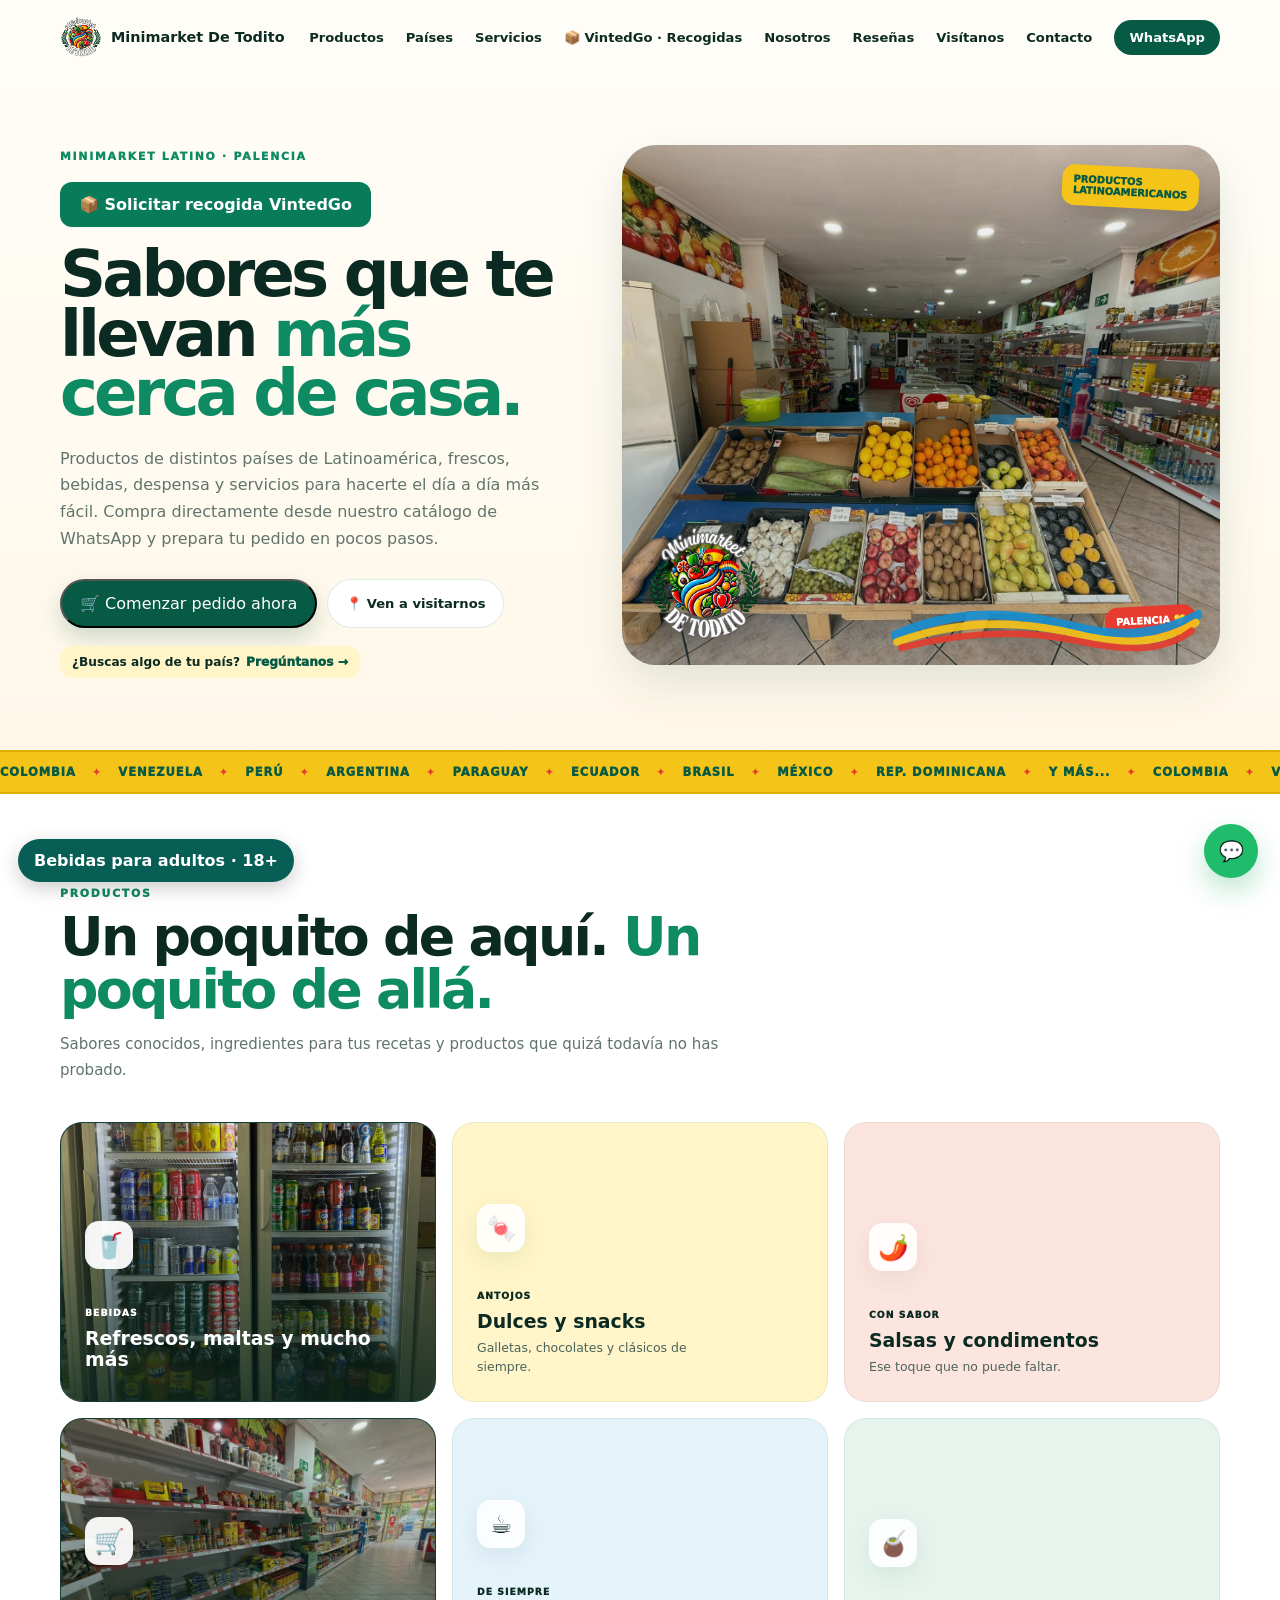
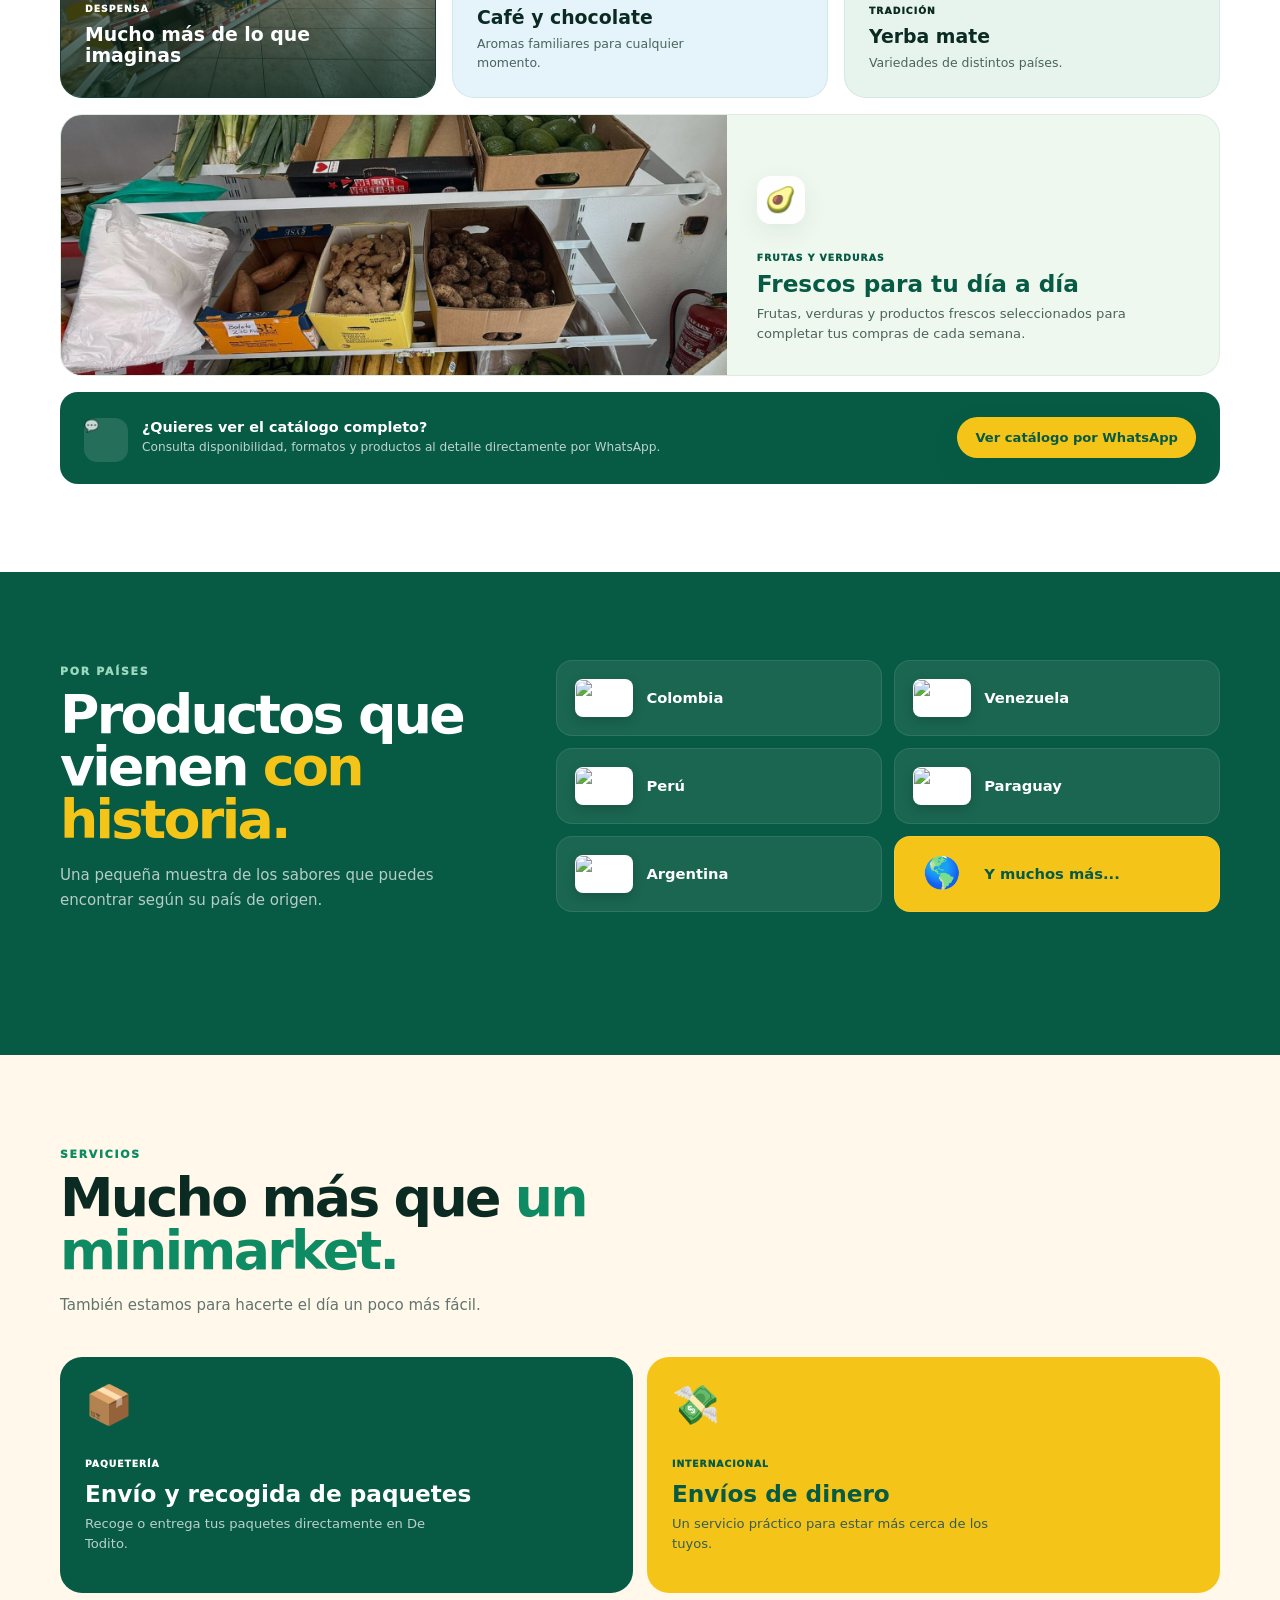
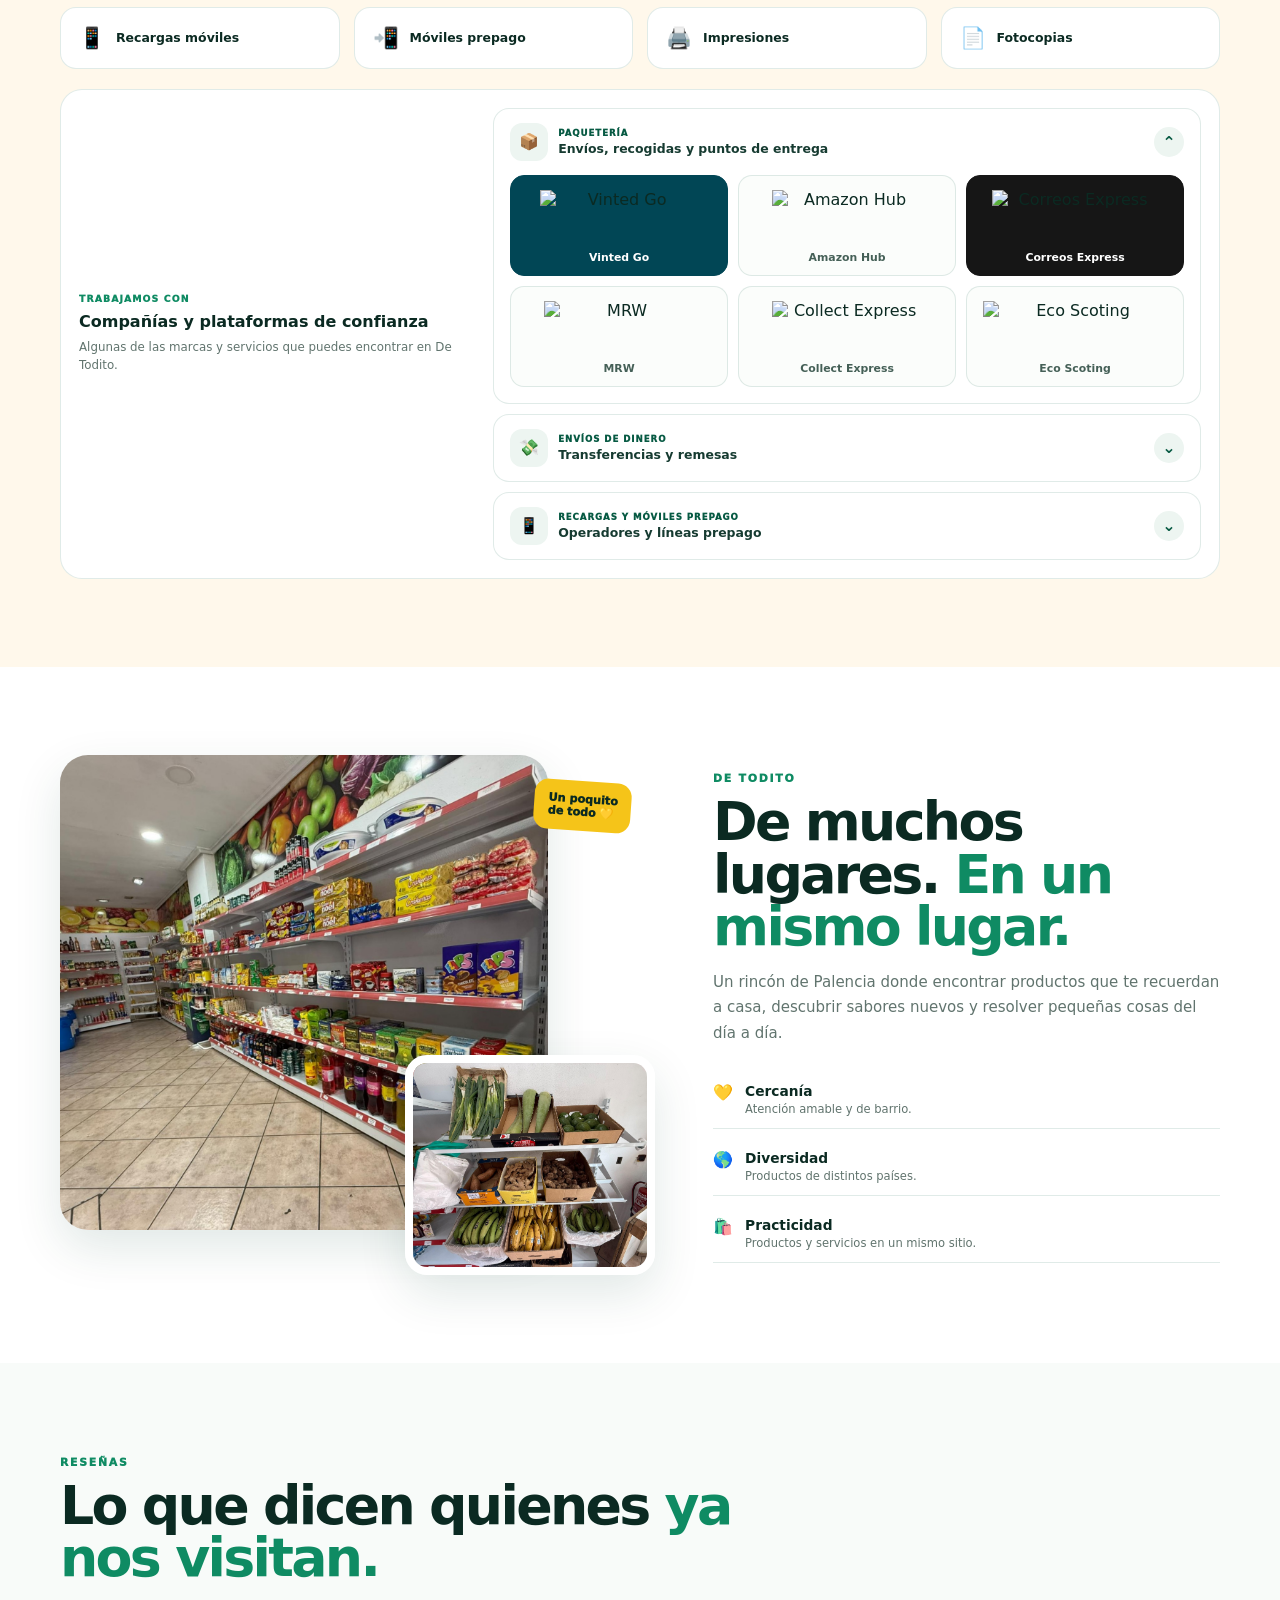
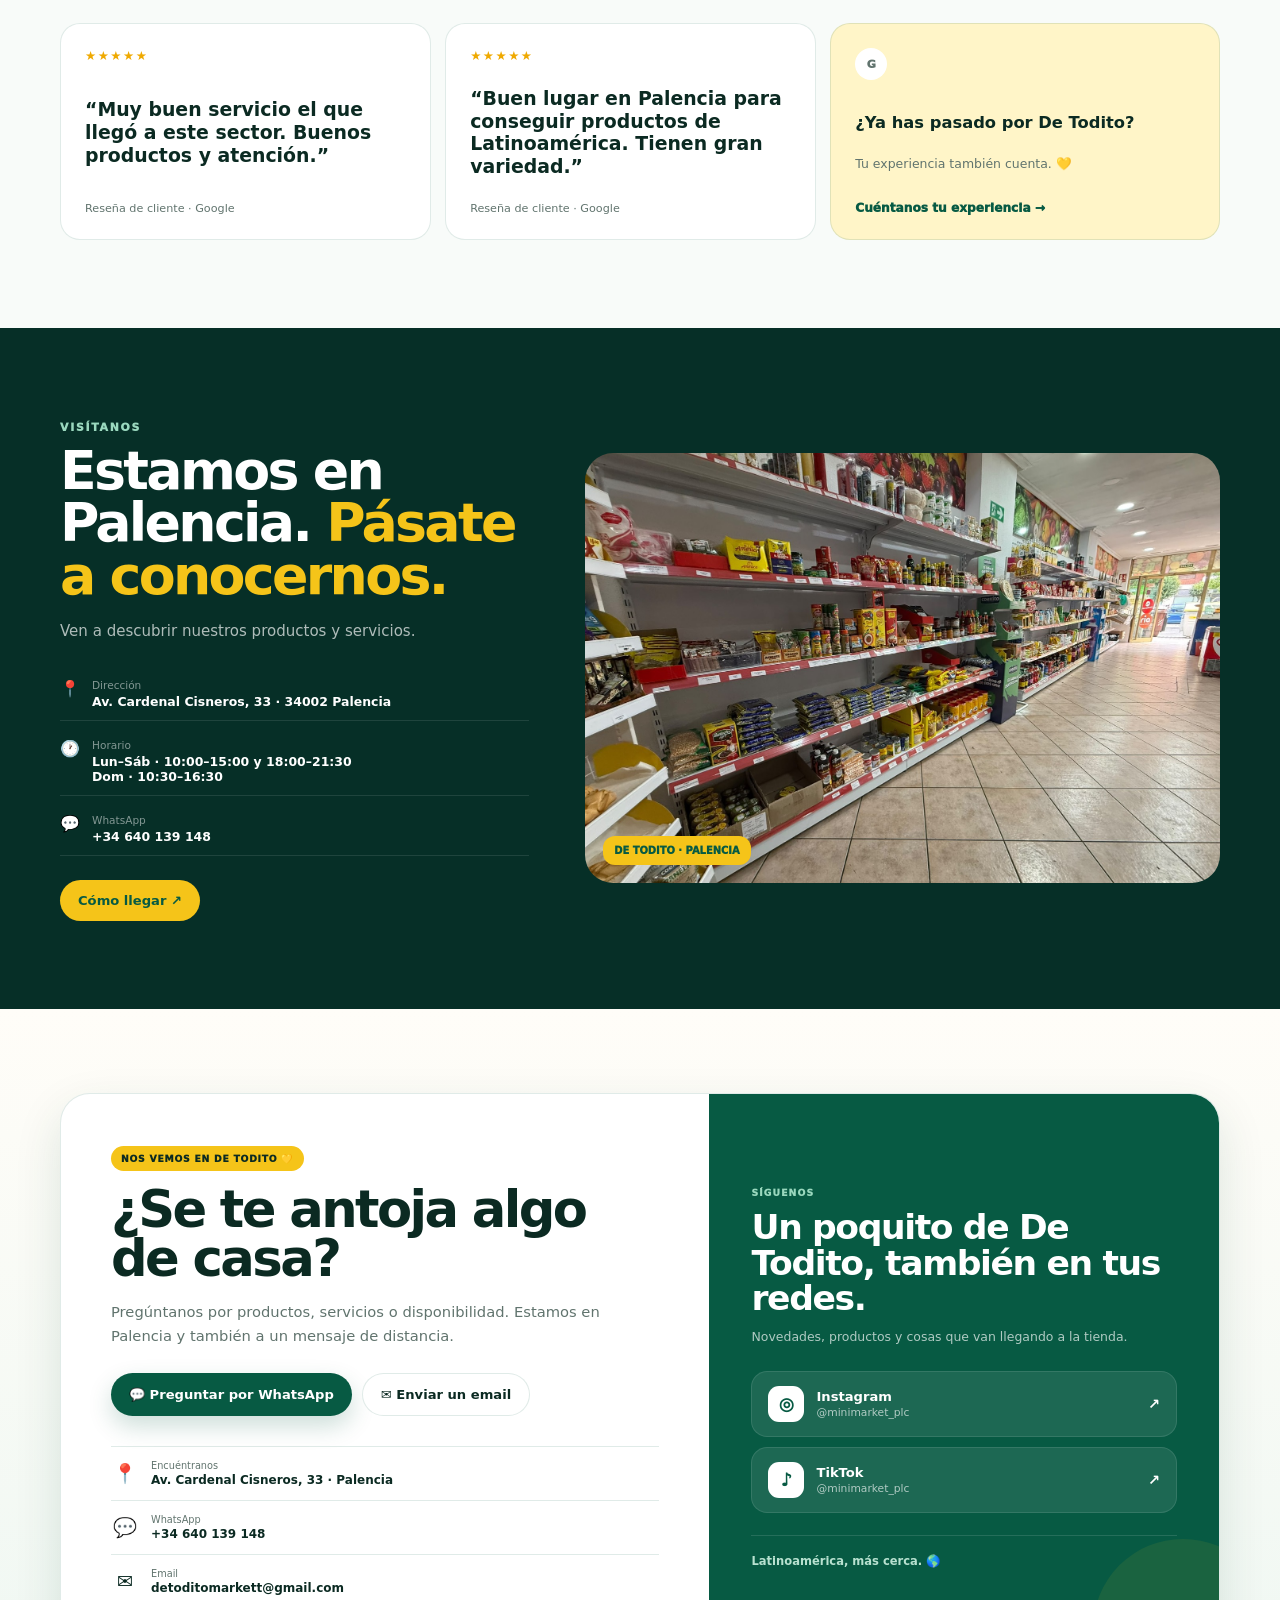
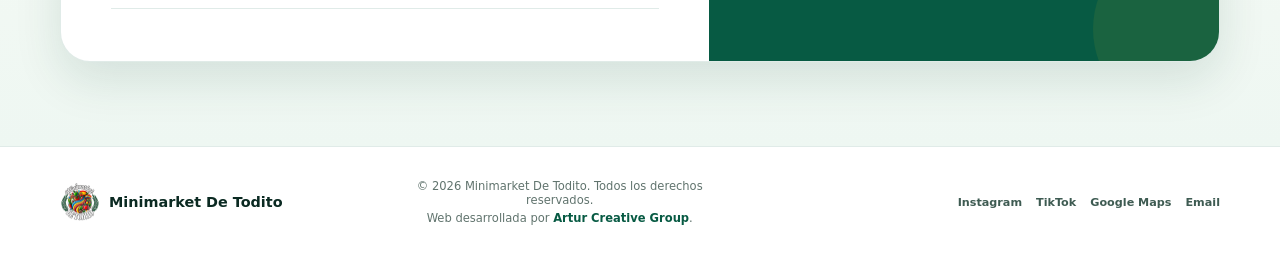
==== commit ada85ee8: "Update V2" ====
--- a/index.html
+++ b/index.html
@@ -5,7 +5,6 @@
 <meta name="viewport" content="width=device-width,initial-scale=1">
 <title>Minimarket De Todito Palencia | Productos latinos, locutorio y servicios</title>
 <meta name="description" content="Minimarket De Todito en Palencia: productos latinoamericanos, bebidas, despensa, recargas móviles, paquetería, envíos de dinero, impresiones y fotocopias. Visítanos en Av. Cardenal Cisneros, 33.">
-<meta name="keywords" content="Minimarket De Todito Palencia, minimarket latino Palencia, productos latinos Palencia, locutorio Palencia, productos colombianos Palencia, productos venezolanos Palencia, productos peruanos Palencia, recargas móviles Palencia, envíos de dinero Palencia, paquetería Palencia, impresiones Palencia, fotocopias Palencia">
 <meta name="robots" content="index,follow,max-image-preview:large,max-snippet:-1,max-video-preview:-1">
 <meta name="author" content="Minimarket De Todito">
 <meta name="theme-color" content="#075a43">
@@ -15,25 +14,27 @@
 <meta property="og:site_name" content="Minimarket De Todito">
 <meta property="og:title" content="Minimarket De Todito Palencia | Productos latinos y servicios">
 <meta property="og:description" content="Productos y sabores latinoamericanos en Palencia, además de recargas, paquetería, envíos de dinero, impresiones y fotocopias.">
-<meta property="og:image" content="assets/hero-tienda.jpeg">
+<meta property="og:image" content="https://minimarketdetodito.github.io/web/assets/hero-tienda.jpeg">
 <meta property="og:image:alt" content="Interior de Minimarket De Todito en Palencia">
-<meta name="twitter:card" content="summary_large_image">
+
 <meta name="twitter:title" content="Minimarket De Todito Palencia">
 <meta name="twitter:description" content="Productos latinoamericanos, locutorio y servicios en Av. Cardenal Cisneros, 33, Palencia.">
-<meta name="twitter:image" content="assets/hero-tienda.jpeg">
-<link rel="icon" type="image/png" href="https://upload.wikimedia.org/wikipedia/commons/2/27/Circulo_verde.png?utm_source=commons.wikimedia.org&amp;utm_campaign=index&amp;utm_content=original">
-<link rel="apple-touch-icon" href="https://upload.wikimedia.org/wikipedia/commons/2/27/Circulo_verde.png?utm_source=commons.wikimedia.org&amp;utm_campaign=index&amp;utm_content=original">
+<meta name="twitter:image" content="https://minimarketdetodito.github.io/web/assets/hero-tienda.jpeg">
+<link rel="icon" href="favicon.ico" sizes="any">
+<link rel="icon" type="image/png" sizes="32x32" href="favicon-32.png">
+<link rel="apple-touch-icon" sizes="180x180" href="apple-touch-icon.png">
 <link rel="manifest" href="manifest.webmanifest">
-<link rel="stylesheet" href="styles.css">
+<link rel="stylesheet" href="styles.css"><link rel="stylesheet" href="pwa.css">
 <script type="application/ld+json">
 {
   "@context": "https://schema.org",
   "@type": ["GroceryStore", "LocalBusiness"],
+  "url": "https://minimarketdetodito.github.io/web/",
   "name": "Minimarket De Todito",
   "alternateName": "De Todito",
   "description": "Minimarket latino en Palencia con productos latinoamericanos y servicios de recargas móviles, paquetería, envíos de dinero, impresiones y fotocopias.",
-  "image": "assets/hero-tienda.jpeg",
-  "logo": "assets/logo-detodito.png",
+  "image": "https://minimarketdetodito.github.io/web/assets/hero-tienda.jpeg",
+  "logo": "https://minimarketdetodito.github.io/web/assets/logo-detodito.png",
   "telephone": "+34640139148",
   "email": "detoditomarkett@gmail.com",
   "address": {
@@ -83,6 +84,9 @@
   ]
 }
 </script>
+<link rel="canonical" href="https://minimarketdetodito.github.io/web/">
+<meta property="og:url" content="https://minimarketdetodito.github.io/web/">
+<meta name="twitter:card" content="summary_large_image">
 </head>
 <body>
 <div class="scroll-progress"></div>
@@ -95,6 +99,7 @@
       <a href="#productos">Productos</a>
       <a href="#paises">Países</a>
       <a href="#servicios">Servicios</a>
+      <a href="vintedgo.html">📦 VintedGo · Recogidas</a>
       <a href="#nosotros">Nosotros</a>
       <a href="#resenas">Reseñas</a>
       <a href="#visitanos">Visítanos</a>
@@ -108,7 +113,7 @@
 <section class="hero">
   <div class="wrap hero-grid">
     <div class="hero-copy reveal">
-      <span class="eyebrow">MINIMARKET LATINO · PALENCIA</span>
+      <span class="eyebrow">MINIMARKET LATINO · PALENCIA</span><div class="vintedgo-entry" style="margin:18px 0"><a href="vintedgo.html" style="display:inline-block;padding:13px 19px;border-radius:12px;background:#087b58;color:#fff;font-weight:700;text-decoration:none">📦 Solicitar recogida VintedGo</a></div>
       <h1>Sabores que te llevan <em>más cerca de casa.</em></h1>
       <p class="lead">Productos de distintos países de Latinoamérica, frescos, bebidas, despensa y servicios para hacerte el día a día más fácil. Compra directamente desde nuestro catálogo de WhatsApp y prepara tu pedido en pocos pasos.</p>
       <div class="hero-actions">
@@ -391,9 +396,8 @@
       <h3>Un poquito de De Todito, también en tus redes.</h3>
       <p>Novedades, productos y cosas que van llegando a la tienda.</p>
       <div class="social-links">
-        <a class="social-link instagram" href="https://www.instagram.com/minimarket_plc/" target="_blank" rel="noopener noreferrer"><span><svg aria-hidden="true" viewBox="0 0 24 24" width="22" height="22" xmlns="http://www.w3.org/2000/svg"><defs><radialGradient id="igGrad" cx="30%" cy="107%" r="150%"><stop offset="0%" stop-color="#ffd600"/><stop offset="25%" stop-color="#ff7a00"/><stop offset="50%" stop-color="#ff0169"/><stop offset="75%" stop-color="#d300c5"/><stop offset="100%" stop-color="#7638fa"/></radialGradient></defs><rect x="1" y="1" width="22" height="22" rx="6" fill="url(#igGrad)"/><rect x="6" y="6" width="12" height="12" rx="4" fill="none" stroke="#fff" stroke-width="2"/><circle cx="12" cy="12" r="3" fill="none" stroke="#fff" stroke-width="2"/><circle cx="17" cy="7" r="1.2" fill="#fff"/></svg></span><div><strong>Instagram</strong><small>@minimarket_plc</small></div><b>↗</b></a>
-        <a class="social-link tiktok" href="https://www.tiktok.com/@minimarket_plc" target="_blank" rel="noopener noreferrer"><span><svg aria-hidden="true" viewBox="0 0 24 24" width="22" height="22" xmlns="http://www.w3.org/2000/svg"><path fill="#25F4EE" d="M15.5 3.2c.7 2.2 2.1 3.6 4.3 4.2v3.1c-1.7 0-3.2-.5-4.4-1.4v6.4a5.7 5.7 0 11-5.7-5.7c.4 0 .8 0 1.2.1v3.2a2.6 2.6 0 10 1.3 2.3V3.2h3.3z"/><path fill="#FE2C55" d="M14.5 2.2c.7 2.2 2.1 3.6 4.3 4.2v3.1c-1.7 0-3.2-.5-4.4-1.4v6.4a5.7 5.7 0 11-5.7-5.7c.4 0 .8 0 1.2.1v3.2a2.6 2.6 0 10 1.3 2.3V2.2h3.3z"/><path fill="#000" d="M15 2.7c.7 2.2 2.1 3.6 4.3 4.2V10c-1.7 0-3.2-.5-4.4-1.4V15a5.7 5.7 0 11-5.7-5.7c.4 0 .8 0 1.2.1v3.2a2.6 2.6 0 10 1.3 2.3V2.7H15z"/></svg></span><div><strong>TikTok</strong><small>@minimarket_plc</small></div><b>↗</b></a>
-<a aria-label="Facebook" class="social-link Facebook" href="https://www.facebook.com/detoditoplc" target="_blank" rel="noopener noreferrer"><span><svg aria-hidden="true" viewBox="0 0 24 24" width="22" height="22" xmlns="http://www.w3.org/2000/svg"><path fill="#0866FF" d="M24 12.073C24 5.405 18.627 0 12 0S0 5.405 0 12.073C0 18.1 4.388 23.094 10.125 24v-8.437H7.078v-3.49h3.047V9.413c0-3.025 1.792-4.697 4.533-4.697 1.313 0 2.686.236 2.686.236v2.974h-1.513c-1.49 0-1.956.931-1.956 1.887v2.26h3.328l-.532 3.49h-2.796V24C19.612 23.094 24 18.1 24 12.073Z"/><path fill="#fff" d="M16.671 15.563l.532-3.49h-3.328v-2.26c0-.956.466-1.887 1.956-1.887h1.513V6.952s-1.373-.236-2.686-.236c-2.741 0-4.533 1.672-4.533 4.697v2.66H7.078v3.49h3.047V24a12.18 12.18 0 003.75 0v-8.437h2.796Z"/></svg></span><div><strong>Facebook</strong><small>@detoditoplc</small></div><b>↗</b></a>
+        <a class="social-link instagram" href="https://www.instagram.com/minimarket_plc/" target="_blank" rel="noopener noreferrer"><span>◎</span><div><strong>Instagram</strong><small>@minimarket_plc</small></div><b>↗</b></a>
+        <a class="social-link tiktok" href="https://www.tiktok.com/@minimarket_plc" target="_blank" rel="noopener noreferrer"><span>♪</span><div><strong>TikTok</strong><small>@minimarket_plc</small></div><b>↗</b></a>
       </div>
       <div class="meet-social-note">Latinoamérica, más cerca. 🌎</div>
     </div>
@@ -406,7 +410,7 @@
     <a class="brand footer-brand" href="#inicio"><img src="assets/logo-detodito.png" alt="Minimarket De Todito Palencia"><span>Minimarket De Todito</span></a>
     <div class="footer-legal">
       <p>© 2026 Minimarket De Todito. Todos los derechos reservados.</p>
-      <p>Web desarrollada por <a class="developer-link" href="https://arturcreativegroup.github.io/web/" target="_blank" rel="noopener noreferrer"><strong>Artur Creative Group</strong></a>.</p>
+      <p>Web desarrollada por <a class="developer-link" href="https://minimarketdetodito.github.io/web/" target="_blank" rel="noopener noreferrer"><strong>Artur Creative Group</strong></a>.</p>
     </div>
     <div class="footer-links"><a href="https://www.instagram.com/minimarket_plc/" target="_blank" rel="noopener noreferrer">Instagram</a><a href="https://www.tiktok.com/@minimarket_plc" target="_blank" rel="noopener noreferrer">TikTok</a><a href="https://share.google/S5Dqiwbwji9hctSRQ" target="_blank" rel="noopener noreferrer">Google Maps</a><a href="mailto:detoditomarkett@gmail.com">Email</a></div>
   </div>
@@ -435,5 +439,13 @@
 
 <!-- V16: acceso al catálogo de bebidas para adultos -->
 <div style="position:fixed;left:18px;bottom:18px;z-index:15"><a href="bebidas-adultos.html" style="display:inline-block;background:#075e54;color:#fff;padding:12px 16px;border-radius:999px;text-decoration:none;font-weight:700;box-shadow:0 6px 20px #0003">Bebidas para adultos · 18+</a></div>
+<nav class="app-bottom-nav" aria-label="Navegación de la aplicación">
+<a href="index.html#inicio" data-tab="inicio"><span>⌂</span><small>Inicio</small></a>
+<a href="index.html#productos" data-tab="productos"><span>▦</span><small>Productos</small></a>
+<a href="vintedgo.html" data-tab="vinted"><span>▣</span><small>VintedGo</small></a>
+<a href="index.html#servicios" data-tab="servicios"><span>☷</span><small>Servicios</small></a>
+<a href="index.html#contacto" data-tab="contacto"><span>♙</span><small>Contacto</small></a>
+</nav>
+<script src="pwa.js" defer></script>
 </body>
 </html>
--- a/pwa.css
+++ b/pwa.css
@@ -0,0 +1,18 @@
+
+:root{--app-green:#075a43;--app-gold:#f2b515}
+html{scroll-padding-top:85px}
+body{padding-bottom:calc(78px + env(safe-area-inset-bottom))}
+.app-bottom-nav{position:fixed;bottom:0;left:0;right:0;z-index:1000;background:#fff;border-top:1px solid #e6e8e5;display:flex;justify-content:space-around;padding:7px 4px calc(7px + env(safe-area-inset-bottom));box-shadow:0 -5px 25px #0001}
+.app-bottom-nav a{flex:1;display:flex;flex-direction:column;align-items:center;gap:2px;text-decoration:none;color:#52635e;font:600 11px system-ui,sans-serif;min-width:0}
+.app-bottom-nav a span{font-size:23px;line-height:27px}.app-bottom-nav a.active{color:#075a43}.app-bottom-nav a.active span{color:#e4a900}
+.floating-whatsapp{bottom:calc(100px + env(safe-area-inset-bottom))!important}
+@media(max-width:800px){body>div[style*="position:fixed"][style*="bottom:18px"]{bottom:calc(94px + env(safe-area-inset-bottom))!important;left:8px!important}body>div[style*="position:fixed"][style*="bottom:18px"] a{font-size:11px!important;padding:9px!important}}
+@media(min-width:900px){.app-bottom-nav{left:50%;transform:translateX(-50%);max-width:640px;border-radius:18px 18px 0 0}}
+
+/* Navegación inferior exclusiva para móviles y tabletas pequeñas */
+@media (min-width: 901px){
+ body{padding-bottom:0}
+ .app-bottom-nav{display:none!important}
+ .floating-whatsapp{bottom:22px!important}
+ body>div[style*="position:fixed"][style*="bottom:18px"]{bottom:18px!important}
+}
